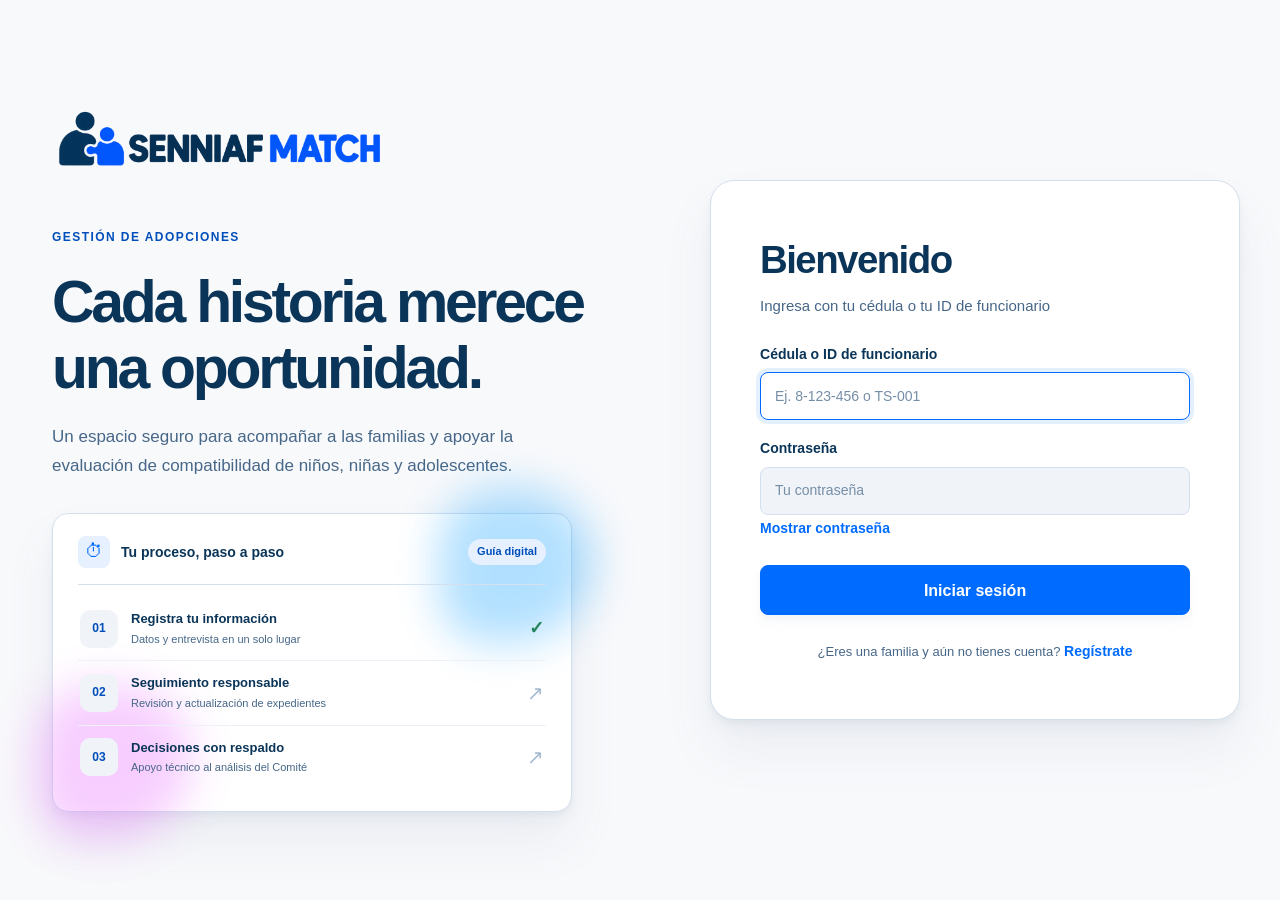
==== src/main/resources/static/index.html @ 7a3dc559 "feat: reforzar sesiones y preparar ejecución remota segura" ====
<!DOCTYPE html>
<html lang="es">
<head>
<meta charset="UTF-8">
<meta name="viewport" content="width=device-width, initial-scale=1">
<title>SENNIAF Match · Acceso</title>
<link rel="stylesheet" href="senniaf.css">
<link rel="stylesheet" href="index.css">
<link rel="stylesheet" href="calendly-theme.css">
<link rel="stylesheet" href="calendly-login.css">
</head>
<body>

<div class="escena">

  <aside class="marca">
    <div class="placa"><img src="img/logo.png" alt="SENNIAF"></div>
    <span class="marca-eyebrow">GESTIÓN DE ADOPCIONES</span>
    <h2>Cada historia merece una oportunidad.</h2>
    <p>Un espacio seguro para acompañar a las familias y apoyar la evaluación de compatibilidad de niños, niñas y adolescentes.</p>
    <div class="proceso-vista" aria-label="Descripción del proceso en la plataforma">
      <div class="proceso-top">
        <span class="proceso-simbolo" aria-hidden="true">⏱︎</span>
        <strong>Tu proceso, paso a paso</strong>
        <span class="proceso-badge">Guía digital</span>
      </div>
      <div class="proceso-paso"><span class="paso-numero">01</span><div><strong>Registra tu información</strong><small>Datos y entrevista en un solo lugar</small></div><span class="paso-check" aria-hidden="true">✓</span></div>
      <div class="proceso-paso"><span class="paso-numero">02</span><div><strong>Seguimiento responsable</strong><small>Revisión y actualización de expedientes</small></div><span class="paso-flecha" aria-hidden="true">↗</span></div>
      <div class="proceso-paso"><span class="paso-numero">03</span><div><strong>Decisiones con respaldo</strong><small>Apoyo técnico al análisis del Comité</small></div><span class="paso-flecha" aria-hidden="true">↗</span></div>
    </div>
    
  </aside>

  <main class="panel">

    <!-- INICIO DE SESIÓN -->
    <section class="vista" id="vistaLogin">
      <h1>Bienvenido</h1>
      <p class="sub">Ingresa con tu cédula o tu ID de funcionario</p>
      <form id="formLogin" novalidate>
        <label for="loginId">Cédula o ID de funcionario</label>
        <input id="loginId" autocomplete="username" placeholder="Ej. 8-123-456 o TS-001" required>
        <label for="loginPassword">Contraseña</label>
        <input id="loginPassword" type="password" autocomplete="current-password" placeholder="Tu contraseña" required aria-describedby="avisoCopiaPassword">
        <button type="button" class="enlace" id="mostrarPassword" aria-pressed="false">Mostrar contraseña</button>
        <p class="ayuda" id="avisoCopiaPassword" role="status" hidden></p>
        
        <button class="boton bloque" type="submit">Iniciar sesión</button>
        <div class="mensaje" id="msgLogin" role="alert"></div>
      </form>
      <p class="pie">¿Eres una familia y aún no tienes cuenta?
        <button class="enlace" type="button" data-ir="vistaRegistro">Regístrate</button></p>
    </section>

    <!-- REGISTRO -->
    <section class="vista" id="vistaRegistro" hidden>
      <h1>Crea tu cuenta</h1>
      <p class="sub">Para familias que desean iniciar el proceso</p>
      <form id="formRegistro" novalidate>
        <div class="dos">
          <div><label for="nombre">Nombre</label>
            <input id="nombre" autocomplete="given-name" required></div>
          <div><label for="apellido">Apellido</label>
            <input id="apellido" autocomplete="family-name" required></div>
        </div>
        <label for="cedula">Cédula</label>
        <input id="cedula" placeholder="Ej. 8-123-456" required>
        <label for="correo">Correo electrónico</label>
        <input id="correo" type="email" autocomplete="email" placeholder="nombre@correo.com" required>
        <label for="password">Contraseña</label>
        <input id="password" type="password" autocomplete="new-password" minlength="8" placeholder="Mínimo 8 caracteres" required>
        
        <button class="boton bloque" type="submit">Enviar código</button>
        <div class="mensaje" id="msgRegistro" role="alert"></div>
      </form>
      <p class="pie">¿Ya tienes cuenta?
        <button class="enlace" type="button" data-ir="vistaLogin">Inicia sesión</button></p>
    </section>

    <!-- VERIFICACIÓN -->
    <section class="vista" id="vistaCodigo" hidden>
      <h1>Revisa tu correo</h1>
      <p class="sub">Escribe el código de 6 dígitos que enviamos a <strong id="correoDestino"></strong></p>
      <form id="formCodigo" novalidate>
        <label for="codigo" class="sr">Código de verificación</label>
        <input id="codigo" inputmode="numeric" maxlength="6" autocomplete="one-time-code" placeholder="······" required>
        <button class="boton bloque" type="submit">Verificar y continuar</button>
        <div class="mensaje" id="msgCodigo" role="alert"></div>
        <div class="demo" id="avisoDemo" hidden>
          Modo demostración: aún no hay envío real de correos. Tu código es <strong id="codigoDemo"></strong>
        </div>
      </form>
      <p class="pie">
        <button class="enlace" type="button" id="btnReenviar">Reenviar código</button> ·
        <button class="enlace" type="button" data-ir="vistaRegistro">Corregir mis datos</button></p>
    </section>

  </main>
</div>

<script src="senniaf.js"></script>
<script>
const FUNCIONARIO = /^[A-Z]{2,3}-\d{2,}$/;
const CEDULA = /^(PE|E|N|\d{1,2}(AV|PI)?)-\d{1,4}-\d{1,6}$/;
const $ = (id) => document.getElementById(id);
const normalizar = (v) => v.trim().toUpperCase().replace(/\s+/g, '');
const mostrar = (id) => { document.querySelectorAll('.vista').forEach(v => v.hidden = v.id !== id); const i=$(id).querySelector('input'); if(i)i.focus(); };
const mensaje = (id,texto,tipo='error') => { $(id).className='mensaje '+tipo; $(id).textContent=texto; };
const marcar = (input,malo) => input.setAttribute('aria-invalid', malo?'true':'false');
document.querySelectorAll('[data-ir]').forEach(b=>b.addEventListener('click',()=>mostrar(b.dataset.ir)));

let pendiente=null, temporizador=null;
function mostrarCodigoDemo(codigo){ $('codigoDemo').textContent=codigo || 'Enviado por correo'; $('avisoDemo').hidden=!codigo; }
function enfriarReenvio(){ let s=30,b=$('btnReenviar'); b.disabled=true; clearInterval(temporizador); temporizador=setInterval(()=>{b.textContent=s>0?`Reenviar código (${s--}s)`:'Reenviar código';if(s<0){b.disabled=false;clearInterval(temporizador);}},1000); }
async function api(url,options){ const r=await fetch(url,options); let d={}; try{d=await r.json();}catch(_){ } if(!r.ok) throw new Error(d.mensaje || 'No se pudo completar la operación.'); return d; }

$('formLogin').addEventListener('submit',async e=>{
 e.preventDefault(); const id=normalizar($('loginId').value), password=$('loginPassword').value;
 if(!id||!password) return mensaje('msgLogin','Escribe tu cédula/ID y contraseña.');
 try{
   const sesion=await api('/api/auth/login',{method:'POST',headers:{'Content-Type':'application/json'},body:JSON.stringify({identificador:id,password})});
   sessionStorage.setItem('senniaf.sesion',JSON.stringify(sesion));
   const destino=sesion.tipo==='FAMILIA'?await Sesion.destinoFamilia(sesion):Sesion.inicio(sesion); location.href=destino;
 }catch(err){ marcar($('loginId'),true); mensaje('msgLogin',err.message); }
});

$('formRegistro').addEventListener('submit',async e=>{
 e.preventDefault();
 const v={nombre:$('nombre').value.trim(),apellido:$('apellido').value.trim(),cedula:normalizar($('cedula').value),correo:$('correo').value.trim().toLowerCase(),password:$('password').value};
 const errores={nombre:!v.nombre,apellido:!v.apellido,cedula:!CEDULA.test(v.cedula),correo:!$('correo').validity.valid||!v.correo,password:v.password.length<8};
 Object.keys(errores).forEach(k=>marcar($(k),errores[k]));
 if(errores.nombre||errores.apellido)return mensaje('msgRegistro','Completa tu nombre y apellido.');
 if(errores.cedula)return mensaje('msgRegistro','La cédula no tiene un formato válido. Ejemplo: 8-123-456.');
 if(errores.correo)return mensaje('msgRegistro','Escribe un correo electrónico válido.');
 if(errores.password)return mensaje('msgRegistro','La contraseña debe tener al menos 8 caracteres.');
 try{
   const d=await api('/api/auth/registro',{method:'POST',headers:{'Content-Type':'application/json'},body:JSON.stringify(v)});
   pendiente=v; $('correoDestino').textContent=v.correo; mostrarCodigoDemo(d.codigoDemo); enfriarReenvio(); $('codigo').value=''; $('msgCodigo').className='mensaje'; mostrar('vistaCodigo');
 }catch(err){mensaje('msgRegistro',err.message);}
});

$('codigo').addEventListener('input',e=>e.target.value=e.target.value.replace(/\D/g,''));
$('formCodigo').addEventListener('submit',async e=>{
 e.preventDefault(); const codigo=$('codigo').value; if(codigo.length!==6){marcar($('codigo'),true);return mensaje('msgCodigo','El código tiene 6 dígitos.');}
 try{
   const u=await api('/api/auth/verificar',{method:'POST',headers:{'Content-Type':'application/json'},body:JSON.stringify({cedula:pendiente.cedula,codigo})});
   sessionStorage.setItem('senniaf.sesion',JSON.stringify(u)); mensaje('msgCodigo','Correo verificado. Abriendo tu formulario…','exito'); setTimeout(()=>location.href='perfil.html',700);
 }catch(err){marcar($('codigo'),true);mensaje('msgCodigo',err.message);}
});
$('btnReenviar').addEventListener('click',async()=>{try{const d=await api('/api/auth/reenviar',{method:'POST',headers:{'Content-Type':'application/json'},body:JSON.stringify({cedula:pendiente.cedula})});mostrarCodigoDemo(d.codigoDemo);mensaje('msgCodigo',d.mensaje || 'Se envió un código nuevo.','exito');enfriarReenvio();}catch(err){mensaje('msgCodigo',err.message);}});
const passwordAcceso=$('loginPassword'),avisoCopia=$('avisoCopiaPassword');
function advertirCopia(valor) {
 const extra=/\p{Cc}|\p{Cf}/u.test(valor)||/^\s|\s$/u.test(valor)||valor.normalize('NFKC')!==valor;
 avisoCopia.hidden=!extra;
 avisoCopia.textContent=extra?'El texto contiene espacios en los extremos, saltos de línea o caracteres con otra representación. Copia solo la contraseña, sin etiquetas ni comillas añadidas; puedes mostrarla para revisarla. No la modificamos automáticamente.':'';
}
passwordAcceso.addEventListener('input',()=>advertirCopia(passwordAcceso.value));
passwordAcceso.addEventListener('paste',evento=>{
 // Inspección local: algunos navegadores eliminan los saltos antes del evento input.
 const texto=evento.clipboardData?.getData('text');
 if(texto!=null)setTimeout(()=>advertirCopia(texto),0);
});
$('mostrarPassword').addEventListener('click',()=>{const visible=passwordAcceso.type==='password';passwordAcceso.type=visible?'text':'password';$('mostrarPassword').textContent=visible?'Ocultar contraseña':'Mostrar contraseña';$('mostrarPassword').setAttribute('aria-pressed',String(visible));});
$('loginId').focus();
</script>
</body>
</html>
---- src/main/resources/static/senniaf.css ----
/* =========================================================
   SENNIAF Match · sistema visual compartido
   Todas las páginas cargan este archivo primero; el CSS de
   cada página solo agrega lo que es propio de esa pantalla.
   ========================================================= */
:root {
    --azul: #005A9C;
    --azul-oscuro: #003B6F;
    --azul-medio: #2A8BD6;
    --azul-claro: #6EC1F2;
    --azul-tenue: #EAF3F9;
    --azul-borde: #C8DFEE;

    --fondo: #F3F6F9;
    --blanco: #fff;
    --borde: #D9E0E5;
    --borde-campo: #BFC9D0;
    --texto: #263238;
    --suave: #5F6B72;

    --exito: #217346;
    --exito-fondo: #EAF6EE;
    --exito-borde: #B9DEC5;
    --error: #B42318;
    --error-fondo: #FDECEC;
    --error-borde: #F0BDB8;
    --aviso: #7A5B00;
    --aviso-fondo: #FFF6D6;
    --aviso-borde: #EBD98A;

    --r-tarjeta: 16px;
    --r-campo: 10px;
    --r-pill: 999px;
    --sombra: 0 1px 2px rgba(0, 59, 111, .06), 0 8px 24px rgba(0, 59, 111, .06);
    --fuente: "Segoe UI", Roboto, Arial, sans-serif;
}

* { box-sizing: border-box; }

body {
    margin: 0;
    background: var(--fondo);
    color: var(--texto);
    font-family: var(--fuente);
    line-height: 1.5;
}

h1, h2, h3 { line-height: 1.25; }

/* ---------- Cabecera ---------- */
.topbar {
    background: var(--blanco);
    border-bottom: 1px solid var(--borde);
}

.topbar-in {
    width: min(1120px, calc(100% - 32px));
    margin: 0 auto;
    padding: 12px 0;
    display: flex;
    align-items: center;
    justify-content: space-between;
    gap: 16px;
}

.topbar-marca {
    display: flex;
    align-items: center;
    gap: 14px;
    color: var(--azul-oscuro);
    text-decoration: none;
    font-weight: 700;
}

.topbar-marca img { height: 42px; width: auto; display: block; }

.topbar-marca span {
    padding-left: 14px;
    border-left: 1px solid var(--borde);
    font-size: 15px;
}

.usuario {
    display: flex;
    align-items: center;
    gap: 14px;
    font-size: 14px;
}

.usuario a, .usuario button { font-size: 13px; }

.chip {
    display: inline-block;
    padding: 3px 12px;
    border-radius: var(--r-pill);
    background: var(--azul-tenue);
    border: 1px solid var(--azul-borde);
    color: var(--azul-oscuro);
    font-size: 12px;
    font-weight: 600;
    white-space: nowrap;
}

.chip.exito { background: var(--exito-fondo); border-color: var(--exito-borde); color: var(--exito); }
.chip.aviso { background: var(--aviso-fondo); border-color: var(--aviso-borde); color: var(--aviso); }
.chip.error { background: var(--error-fondo); border-color: var(--error-borde); color: var(--error); }

/* ---------- Estructura de página ---------- */
main {
    width: min(960px, calc(100% - 32px));
    margin: 28px auto 56px;
}

main.ancho { width: min(1120px, calc(100% - 32px)); }

.hero {
    padding: 32px 34px;
    border-radius: 20px;
    color: #fff;
    background: linear-gradient(150deg, var(--azul-claro), var(--azul-medio) 55%, var(--azul));
}

.hero h1 { margin: 0 0 6px; font-size: 27px; font-weight: 700; }
.hero p { margin: 0; max-width: 60ch; opacity: .96; }

.hero .volver {
    display: inline-block;
    margin-bottom: 10px;
    color: #fff;
    font-size: 13px;
    font-weight: 600;
    text-decoration: none;
    opacity: .92;
}

.hero .volver:hover { text-decoration: underline; }

.tarjeta {
    margin-top: 20px;
    padding: 24px 28px;
    background: var(--blanco);
    border: 1px solid var(--borde);
    border-radius: var(--r-tarjeta);
    box-shadow: var(--sombra);
}

.tarjeta h2 { margin: 0 0 6px; font-size: 18px; color: var(--azul-oscuro); }
.tarjeta p { margin: 0 0 12px; color: var(--suave); font-size: 14px; }
.tarjeta > :last-child { margin-bottom: 0; }

/* ---------- Formularios ---------- */
label { display: block; font-size: 14px; font-weight: 600; }
label .req { color: #D71920; margin-left: 2px; }

input, select, textarea {
    width: 100%;
    padding: 11px 14px;
    border: 1px solid var(--borde-campo);
    border-radius: var(--r-campo);
    background: var(--blanco);
    color: var(--texto);
    font: inherit;
    font-size: 14px;
    transition: border-color .15s ease, box-shadow .15s ease;
}

input::placeholder, textarea::placeholder { color: #8A969E; }
input:hover, select:hover, textarea:hover { border-color: #8A9AA5; }

input:focus, select:focus, textarea:focus {
    outline: none;
    border-color: var(--azul);
    box-shadow: 0 0 0 3px rgba(0, 90, 156, .14);
}

input[aria-invalid="true"] { border-color: var(--error); background: var(--error-fondo); }
input[type="checkbox"], input[type="radio"] { width: auto; accent-color: var(--azul); }
input[readonly] { background: var(--fondo); color: var(--suave); }
textarea { min-height: 90px; resize: vertical; }
.ayuda { margin: 4px 0 0; font-size: 12px; color: var(--suave); }

/* ---------- Botones ---------- */
button { font: inherit; cursor: pointer; }

.boton {
    display: inline-flex;
    align-items: center;
    justify-content: center;
    gap: 8px;
    min-height: 44px;
    padding: 0 24px;
    border: 1.5px solid var(--azul);
    border-radius: var(--r-pill);
    background: var(--azul);
    color: #fff;
    font-size: 14px;
    font-weight: 600;
    text-decoration: none;
    transition: background .15s ease, border-color .15s ease;
}

.boton:hover { background: var(--azul-oscuro); border-color: var(--azul-oscuro); }
.boton:disabled { opacity: .6; cursor: default; }
.boton.secundario { background: var(--blanco); color: var(--azul); }
.boton.secundario:hover { background: var(--azul-tenue); border-color: var(--azul); }
.boton.chico { min-height: 36px; padding: 0 16px; font-size: 13px; }
.boton.bloque { display: flex; width: 100%; }

.enlace {
    border: 0;
    background: none;
    padding: 0;
    color: var(--azul);
    font-size: 13px;
    text-decoration: underline;
    cursor: pointer;
}

.enlace:disabled { color: var(--suave); text-decoration: none; cursor: default; }

a:focus-visible, button:focus-visible, summary:focus-visible {
    outline: 3px solid var(--azul-medio);
    outline-offset: 2px;
}

/* ---------- Mensajes ---------- */
.mensaje, .resultado {
    margin-top: 16px;
    padding: 12px 16px;
    border: 1px solid var(--azul-borde);
    border-radius: 12px;
    background: var(--azul-tenue);
    color: var(--azul-oscuro);
    font-size: 14px;
}

.mensaje:empty, .mensaje[hidden] { display: none; }
.resultado { display: none; margin-top: 0; }
.resultado.exito, .resultado.error { display: block; }
.mensaje.exito, .resultado.exito { background: var(--exito-fondo); border-color: var(--exito-borde); color: var(--exito); }
.mensaje.error, .resultado.error { background: var(--error-fondo); border-color: var(--error-borde); color: var(--error); }
.mensaje.aviso { background: var(--aviso-fondo); border-color: var(--aviso-borde); color: var(--aviso); }
.resultado .codigo { font-family: "Courier New", monospace; font-weight: 700; }
.resultado ul { margin: 8px 0 0; padding-left: 20px; }

/* ---------- Pie ---------- */
.pie-pagina {
    padding: 22px 16px;
    border-top: 1px solid var(--borde);
    background: var(--blanco);
    color: var(--suave);
    font-size: 12px;
    text-align: center;
}

@media (max-width: 700px) {
    .topbar-marca span, .usuario .chip { display: none; }
    .hero { padding: 26px 22px; }
    .hero h1 { font-size: 22px; }
    .tarjeta { padding: 20px; }
}

@media (prefers-reduced-motion: reduce) {
    * { transition: none !important; animation: none !important; }
}
---- src/main/resources/static/index.css ----
body {
    min-height: 100vh;
    display: grid;
    place-items: center;
    padding: 24px;
    background: linear-gradient(160deg, #c5e7ff, #6bc0f8);
}

.escena {
    width: min(980px, 100%);
    min-height: 600px;
    display: grid;
    grid-template-columns: 1fr 1fr;
    background: var(--blanco);
    border-radius: 24px;
    overflow: hidden;
    box-shadow: 0 24px 60px rgba(0, 59, 111, .18);
}

/* Panel de marca: misma gradiente que el hero de las demás pantallas */
.marca {
    position: relative;
    display: flex;
    flex-direction: column;
    align-items: center;
    justify-content: center;
    gap: 20px;
    padding: 40px 32px;
    color: #fff;
    text-align: center;
    background: linear-gradient(150deg, var(--azul-claro), var(--azul-medio) 55%, var(--azul));
    overflow: hidden;
}

.marca svg { position: absolute; inset: 0; width: 100%; height: 100%; }
.marca > *:not(svg) { position: relative; }

.placa {
    background: #a7c5d6;
    border-radius: var(--r-tarjeta);
    padding: 14px 20px;
    box-shadow: 0 10px 30px rgba(0, 40, 90, .25);
}

.placa img { display: block; width: 210px; max-width: 60vw; height: auto; }
.marca h2 { margin: 0; font-size: 22px; }
.marca p { margin: 0; max-width: 280px; font-size: 14px; opacity: .95; }

.panel { display: flex; align-items: center; justify-content: center; padding: 40px 44px; }
.vista { width: 100%; max-width: 340px; }
.vista[hidden] { display: none; }

h1 { margin: 0 0 4px; color: var(--azul-oscuro); font-size: 28px; }
.sub { margin: 0 0 22px; color: var(--suave); font-size: 14px; }

form label { margin: 14px 0 5px; }
.dos { display: grid; grid-template-columns: 1fr 1fr; gap: 10px; }
.boton.bloque { margin-top: 22px; }

.sr { position: absolute; left: -9999px; }

#codigo {
    text-align: center;
    font-size: 26px;
    font-weight: 600;
    letter-spacing: .5em;
    padding-left: .5em;
}

.pie { margin: 18px 0 0; text-align: center; font-size: 13px; color: var(--suave); }

.demo {
    margin-top: 14px;
    padding: 10px 14px;
    border: 1px solid var(--aviso-borde);
    border-radius: 12px;
    background: var(--aviso-fondo);
    color: var(--aviso);
    font-size: 12px;
}

.demo strong { font-size: 15px; letter-spacing: .2em; }

@media (max-width: 760px) {
    body { padding: 0; place-items: stretch; }
    .escena { grid-template-columns: 1fr; border-radius: 0; min-height: 100vh; }
    .marca { padding: 28px 20px 44px; gap: 8px; }
    .marca h2, .marca p { display: none; }
    .panel { padding: 28px 22px 40px; margin-top: -24px; background: #fff; border-radius: 24px 24px 0 0; position: relative; }
}
---- src/main/resources/static/calendly-theme.css ----
/* SENNIAF Match · Diseño inspirado en DESIGN.md (Calendly.com)
   Solo apariencia: los formularios, rutas y eventos siguen intactos. */

:root {
  --color-ink-navy: #0b3558;
  --color-signal-blue: #006bff;
  --color-slate-gray: #476788;
  --color-mist-gray: #a6bbd1;
  --color-cloud: #f8f9fb;
  --color-paper: #ffffff;
  --color-pebble: #f0f3f8;
  --color-hairline: #d4e0ed;
  --color-deep-cobalt: #004eba;

  /* Compatibilidad con las clases de las seis páginas existentes. */
  --azul: var(--color-signal-blue);
  --azul-oscuro: var(--color-ink-navy);
  --azul-medio: #338bff;
  --azul-claro: #b9dbff;
  --azul-tenue: #eaf2ff;
  --azul-borde: var(--color-hairline);
  --fondo: var(--color-cloud);
  --blanco: var(--color-paper);
  --borde: var(--color-hairline);
  --borde-campo: var(--color-hairline);
  --texto: var(--color-ink-navy);
  --suave: var(--color-slate-gray);
  --r-tarjeta: 24px;
  --r-campo: 8px;
  --r-pill: 9999px;
  --fuente: "Manrope", "Inter", "Segoe UI", Arial, sans-serif;
  --sombra: 0 4px 5px rgba(71,103,136,.04),
            0 8px 15px rgba(71,103,136,.03),
            0 30px 50px rgba(71,103,136,.08);
}

html { scroll-behavior: smooth; }
body { background: var(--color-cloud); color: var(--color-ink-navy); line-height: 1.6; }
body, button, input, select, textarea { font-family: var(--fuente); }
h1, h2, h3, h4 { color: var(--color-ink-navy); letter-spacing: -.025em; }
h1, h2, h3 { line-height: 1.18; }
p { line-height: 1.65; }
a { color: var(--color-signal-blue); }
::selection { background: #cbe2ff; color: var(--color-ink-navy); }
:focus-visible { outline: 3px solid #78b5ff; outline-offset: 3px; }

/* Navegación de producto */
.topbar {
  position: sticky;
  top: 0;
  z-index: 25;
  border-bottom: 1px solid var(--color-hairline);
  background: rgba(255,255,255,.97);
  box-shadow: 0 4px 5px rgba(71,103,136,.025);
}
.topbar-in {
  width: min(1200px, calc(100% - 48px));
  min-height: 76px;
  padding: 12px 0;
  gap: 24px;
}
.topbar-marca { gap: 16px; color: var(--color-ink-navy); }
.topbar-marca img { width: 198px; height: auto; max-height: 49px; object-fit: contain; }
.topbar-marca span {
  border-left: 1px solid var(--color-hairline);
  color: var(--color-ink-navy);
  font-size: 16px;
  letter-spacing: -.015em;
  white-space: nowrap;
}
.usuario { gap: 12px; color: var(--color-slate-gray); }
.usuario a:not(.boton) { color: var(--color-ink-navy); font-weight: 700; }

/* Lienzo, encabezados y superficies */
main { width: min(1050px, calc(100% - 48px)); margin: 44px auto 80px; }
main.ancho { width: min(1200px, calc(100% - 48px)); }
.hero {
  position: relative;
  overflow: hidden;
  padding: 48px 54px;
  border: 1px solid var(--color-hairline);
  border-radius: 24px;
  color: var(--color-ink-navy);
  background: var(--color-paper);
  box-shadow: var(--sombra);
}
.hero::before {
  content: "";
  position: absolute;
  inset: 0 auto 0 0;
  width: 5px;
  background: var(--color-signal-blue);
}
.hero h1 {
  margin: 0 0 14px;
  color: var(--color-ink-navy);
  font-size: clamp(34px, 4vw, 48px);
  font-weight: 700;
  letter-spacing: -.04em;
}
.hero p { max-width: 66ch; color: var(--color-slate-gray); font-size: 16px; opacity: 1; }
.hero .volver {
  margin-bottom: 22px;
  color: var(--color-signal-blue);
  font-size: 14px;
  opacity: 1;
}
.hero .volver:hover { color: var(--color-deep-cobalt); }
.tarjeta, section.grupo, .pantalla-selector, .acciones, .familia {
  border: 1px solid var(--color-hairline);
  border-radius: 24px;
  background: var(--color-paper);
  box-shadow: var(--sombra);
}
.tarjeta { margin-top: 24px; padding: 30px 34px; }
.tarjeta h2 { margin-bottom: 12px; font-size: 24px; color: var(--color-ink-navy); }
.tarjeta p { color: var(--color-slate-gray); font-size: 15px; }
.chip {
  padding: 5px 12px;
  background: #e6f0ff;
  border: 1px solid #d3e4ff;
  border-radius: 9999px;
  color: var(--color-deep-cobalt);
  font-size: 12px;
}
.chip.neutro { background: var(--color-pebble); color: var(--color-slate-gray); }

/* Formularios y controles */
label { color: var(--color-ink-navy); font-weight: 600; }
input, select, textarea {
  min-height: 46px;
  padding: 11px 14px;
  border: 1px solid var(--color-hairline);
  border-radius: 8px;
  background: var(--color-pebble);
  color: var(--color-ink-navy);
  font-size: 14px;
}
textarea { min-height: 112px; }
input::placeholder, textarea::placeholder { color: #758ea7; }
input:hover, select:hover, textarea:hover { border-color: #93b9e4; }
input:focus, select:focus, textarea:focus {
  border-color: var(--color-signal-blue);
  background: var(--color-paper);
  box-shadow: 0 0 0 4px rgba(0,107,255,.10);
}
input[readonly] { color: var(--color-slate-gray); background: #e9eff6; }
input[type="checkbox"], input[type="radio"] {
  min-height: 0;
  accent-color: var(--color-signal-blue);
}
.ayuda { color: var(--color-slate-gray); font-size: 13px; }

.boton {
  min-height: 46px;
  padding: 10px 20px;
  border: 1px solid var(--color-signal-blue);
  border-radius: 8px;
  color: white;
  background: var(--color-signal-blue);
  font-size: 15px;
  font-weight: 700;
  line-height: 1.45;
  box-shadow: 0 4px 5px rgba(71,103,136,.04), 0 8px 15px rgba(71,103,136,.03);
  transition: background .18s ease, border-color .18s ease, transform .18s ease, box-shadow .18s ease;
}
.boton:hover { background: #0059d9; border-color: #0059d9; transform: translateY(-1px); }
.boton:active { transform: translateY(0); }
.boton:disabled { transform: none; }
.boton.secundario {
  border-color: var(--color-hairline);
  color: var(--color-ink-navy);
  background: white;
  box-shadow: none;
}
.boton.secundario:hover { border-color: #abc8eb; background: var(--color-pebble); }
.boton.chico { min-height: 38px; padding: 8px 14px; font-size: 13px; }
.enlace { color: var(--color-signal-blue); font-size: 14px; font-weight: 700; text-decoration: none; }
.enlace:hover { text-decoration: underline; }

.mensaje, .resultado { border-radius: 12px; }
.pie-pagina { padding: 30px; border-top: 1px solid var(--color-hairline); background: var(--color-cloud); }

/* Selector de perfiles y entrevistas */
.pantalla-selector { padding: 44px 38px; }
.pantalla-selector h1 { color: var(--color-ink-navy); font-size: clamp(30px,4vw,42px); }
.pantalla-selector > p { font-size: 16px; }
.tarjetas-rol { gap: 16px; }
.tarjeta-rol {
  padding: 25px 24px;
  border: 1px solid var(--color-hairline);
  border-radius: 16px;
  background: white;
  box-shadow: 0 4px 5px rgba(71,103,136,.035);
}
.tarjeta-rol:hover { border-color: var(--color-signal-blue); background: #fbfdff; }
.tarjeta-rol.activa { border: 2px solid var(--color-signal-blue); background: #f0f6ff; }
.tarjeta-rol strong { color: var(--color-ink-navy); font-size: 16px; }
.barra-pantalla .etiqueta-rol { color: var(--color-deep-cobalt); background: #e6f0ff; }
section.grupo { overflow: hidden; }
section.grupo h2 {
  padding: 22px 28px;
  color: var(--color-ink-navy);
  background: white;
  border-bottom: 1px solid var(--color-hairline);
  font-size: 20px;
}
section.grupo h2::before { width: 5px; height: 20px; border-radius: 3px; background: var(--color-signal-blue); }
.fila { gap: 22px; padding: 26px 28px; }
.grupo-checks { border-color: var(--color-hairline); border-radius: 8px; background: var(--color-pebble); }
.grupo-checks label.opcion-check { white-space: normal; }
.acciones { padding: 22px 28px; }

/* Ranking y seguimiento del Comité */
.comite { grid-template-columns: 240px minmax(0,1fr); gap: 24px; margin-top: 26px; }
.casos { top: 104px; }
.caso {
  padding: 18px 20px;
  border: 1px solid var(--color-hairline);
  border-radius: 16px;
  box-shadow: 0 4px 10px rgba(71,103,136,.035);
}
.caso:hover { border-color: var(--color-signal-blue); }
.caso[aria-pressed="true"] { border: 2px solid var(--color-signal-blue); background: #ecf4ff; }
.caso strong { color: var(--color-ink-navy); }
.familia { padding: 25px 28px; }
.familia h3 { color: var(--color-ink-navy); font-size: 20px; }
.familia.rechazada { background: var(--color-pebble); }
.puesto { border-radius: 10px; background: var(--color-signal-blue); }
.puntaje strong { color: var(--color-ink-navy); }
.medidor, .mini { background: #dce8f5; }
.medidor i, .mini i { background: var(--color-signal-blue); }
.subtitulo { color: var(--color-ink-navy); font-size: 23px; }
.razones h4 { color: var(--color-ink-navy); font-size: 14px; }
.razones li { border-left-color: #c9ddf4; }
summary { color: var(--color-signal-blue); }
table { border-collapse: separate; border-spacing: 0; }
th, td { padding: 13px 12px; border-bottom: 1px solid var(--color-hairline); }
th { color: var(--color-slate-gray); background: var(--color-pebble); }
.pesos-grid label { width: 145px; }

/* Tarjetas del menú y fichas registradas */
.grid { gap: 24px; margin-top: 8px; }
.grid .tarjeta { min-height: 308px; display: flex; flex-direction: column; align-items: flex-start; }
.grid .tarjeta p { max-width: 36ch; min-height: 0; }
.grid .tarjeta .boton { margin-top: auto; }
.modulo-icon {
  display: grid;
  place-items: center;
  width: 54px;
  height: 54px;
  margin-bottom: 24px;
  border-radius: 14px;
  background: #e6f0ff;
  color: var(--color-signal-blue);
}
.modulo-icon svg { width: 27px; height: 27px; stroke: currentColor; fill: none; stroke-width: 1.75; }
.modulo-etiqueta { color: var(--color-deep-cobalt); font-size: 11px; font-weight: 800; letter-spacing: .11em; text-transform: uppercase; }
.perfil { gap: 20px; }
.perfil h2 { font-size: 22px; }
.perfil .datos { gap: 9px 24px; }
.acciones-perfil { margin-top: 20px; }
.estado { font-size: 15px; }

@media (max-width: 860px) {
  .comite { grid-template-columns: 1fr; }
  .casos { top: auto; position: static; }
}
@media (max-width: 700px) {
  .topbar-in { width: min(100% - 30px,1200px); min-height: 70px; gap: 10px; }
  .topbar-marca img { width: 158px; max-height: 40px; }
  .topbar-marca span { display: none; }
  .usuario { flex-wrap: wrap; justify-content: flex-end; gap: 7px; }
  main, main.ancho { width: calc(100% - 30px); margin: 25px auto 52px; }
  .hero { padding: 32px 26px; }
  .hero h1 { font-size: 32px; }
  .tarjeta { padding: 24px 22px; }
  .tarjeta h2 { font-size: 21px; }
  .pantalla-selector { padding: 30px 22px; }
  section.grupo h2 { padding: 19px 20px; }
  .fila { padding: 20px; }
  .acciones { padding: 20px; }
  .grid .tarjeta { min-height: 280px; }
  .familia { padding: 21px 19px; }
}
@media (prefers-reduced-motion: reduce) {
  *, *::before, *::after { scroll-behavior: auto !important; transition: none !important; }
}

/* -----------------------------------------------------------
   Respaldo visual para todas las pantallas.
   Las versiones anteriores podían dejar los botones invisibles
   (texto blanco y fondo transparente) si no se resolvían las
   variables de color. Estos colores críticos son explícitos.
   ----------------------------------------------------------- */
body { background-color: #f8f9fb; color: #0b3558; }
.topbar { background-color: #fff; border-bottom-color: #d4e0ed; }
.topbar-marca, .topbar-marca:visited, .topbar-marca span,
.usuario, .usuario a:not(.boton), .usuario a:not(.boton):visited {
  color: #0b3558;
}
.chip { color: #004eba; background-color: #e6f0ff; border-color: #d3e4ff; }
.chip.neutro { color: #476788; background-color: #f0f3f8; }
.hero { background: #fff; border-color: #d4e0ed; color: #0b3558; }
.hero h1, .tarjeta h2, .pantalla-selector h1, .tarjeta-rol strong,
.familia h3, .subtitulo, section.grupo h2 { color: #0b3558; }
.hero p, .tarjeta p, .pantalla-selector > p, .ayuda { color: #476788; }
.hero .volver, .enlace { color: #006bff; }
.tarjeta, section.grupo, .pantalla-selector, .acciones, .familia {
  background-color: #fff;
  border-color: #d4e0ed;
}
.modulo-icon { background-color: #e6f0ff; color: #006bff; }
.modulo-etiqueta { color: #004eba; }
label { color: #0b3558; }
input, select, textarea {
  color: #0b3558;
  background-color: #f0f3f8;
  border-color: #d4e0ed;
}
input:focus, select:focus, textarea:focus {
  border-color: #006bff;
  background-color: #fff;
}
input[readonly] { color: #476788; background-color: #e9eff6; }
.boton, a.boton:link, a.boton:visited {
  background-color: #006bff;
  border-color: #006bff;
  color: #fff;
  text-decoration: none;
}
.boton:hover, a.boton:hover {
  background-color: #0059d9;
  border-color: #0059d9;
  color: #fff;
}
.boton.secundario, a.boton.secundario:link, a.boton.secundario:visited {
  background-color: #fff;
  border-color: #d4e0ed;
  color: #0b3558;
}
.boton.secundario:hover, a.boton.secundario:hover {
  background-color: #f0f3f8;
  border-color: #abc8eb;
  color: #0b3558;
}
.pie-pagina { background-color: #f8f9fb; color: #476788; border-top-color: #d4e0ed; }
---- src/main/resources/static/calendly-login.css ----
/* Pantalla de acceso · hero editorial + formulario institucional. */
:root {
  /* Valores propios para que el acceso no pierda colores si falla
     la carga de calendly-theme.css o existe caché de estilos antiguos. */
  --color-cloud: #f8f9fb;
  --color-paper: #ffffff;
  --color-ink-navy: #0b3558;
  --color-signal-blue: #006bff;
  --color-deep-cobalt: #004eba;
  --color-slate-gray: #476788;
  --color-mist-gray: #a6bbd1;
  --color-pebble: #f0f3f8;
  --color-hairline: #d4e0ed;
  --azul: #006bff;
  --azul-oscuro: #0b3558;
  --suave: #476788;
  --sombra: 0 4px 5px rgba(71,103,136,.04),
            0 8px 15px rgba(71,103,136,.03),
            0 30px 50px rgba(71,103,136,.08);
}
body {
  position: relative;
  display: grid;
  place-items: center;
  min-height: 100vh;
  padding: 40px 24px;
  background: var(--color-cloud);
  color: var(--color-ink-navy);
  overflow-x: hidden;
}

.escena {
  position: relative;
  z-index: 1;
  width: min(1200px,100%);
  min-height: 690px;
  display: grid;
  grid-template-columns: minmax(0,1.08fr) minmax(390px,.92fr);
  align-items: center;
  gap: 48px;
  overflow: visible;
  border: 0;
  border-radius: 0;
  background: transparent;
  box-shadow: none;
}

.marca {
  position: relative;
  display: flex;
  flex-direction: column;
  align-items: flex-start;
  justify-content: center;
  gap: 22px;
  padding: 38px 18px 38px 12px;
  overflow: visible;
  color: var(--color-ink-navy);
  background: transparent;
  text-align: left;
}

.placa {
  display: inline-flex;
  align-items: center;
  width: fit-content;
  max-width: 100%;
  padding: 0;
  border: 0;
  border-radius: 0;
  background: transparent;
  box-shadow: none;
}
.placa img {
  display: block;
  width: clamp(260px, 26vw, 350px);
  max-width: 100%;
  height: auto;
  object-fit: contain;
}
.marca-eyebrow {
  display: inline-block;
  margin-top: 7px;
  color: var(--color-deep-cobalt);
  font-size: 12px;
  font-weight: 800;
  letter-spacing: .12em;
}
.marca h2 {
  max-width: 570px;
  margin: 0;
  color: var(--color-ink-navy);
  font-size: clamp(42px,4.6vw,62px);
  font-weight: 800;
  line-height: 1.12;
  letter-spacing: -.055em;
}
.marca > p {
  max-width: 510px;
  margin: 0;
  color: var(--color-slate-gray);
  font-size: 17px;
  line-height: 1.7;
  opacity: 1;
}

/* Vista abstracta del flujo — no pretende mostrar resultados de casos reales. */
.proceso-vista {
  position: relative;
  z-index: 0;
  width: min(100%,520px);
  margin-top: 10px;
  padding: 22px 25px;
  border: 1px solid var(--color-hairline);
  border-radius: 16px;
  background: white;
  box-shadow: 0 4px 5px rgba(71,103,136,.04), 0 8px 15px rgba(71,103,136,.03), 0 30px 50px rgba(71,103,136,.08);
}
.proceso-vista::before, .proceso-vista::after {
  content: "";
  position: absolute;
  z-index: -1;
  pointer-events: none;
  width: 155px;
  height: 155px;
  border-radius: 45% 55% 62% 38%;
  filter: blur(22px);
  opacity: .30;
}
.proceso-vista::before { top: -26px; right: -23px; background: #0099ff; }
.proceso-vista::after { bottom: -29px; left: -17px; background: #e55cff; }
.proceso-top {
  display: flex;
  align-items: center;
  gap: 11px;
  margin-bottom: 12px;
  padding-bottom: 16px;
  border-bottom: 1px solid var(--color-hairline);
  font-size: 14px;
}
.proceso-top strong { flex: 1; font-size: 14px; }
.proceso-simbolo {
  display: grid;
  place-items: center;
  width: 32px;
  height: 32px;
  border-radius: 8px;
  background: #e6f0ff;
  color: var(--color-signal-blue);
  font-size: 18px;
}
.proceso-badge {
  border-radius: 9999px;
  padding: 4px 9px;
  background: #e6f0ff;
  color: var(--color-deep-cobalt);
  font-size: 11px;
  font-weight: 700;
  white-space: nowrap;
}
.proceso-paso {
  display: flex;
  align-items: center;
  gap: 13px;
  padding: 12px 2px;
  border-bottom: 1px solid #edf1f7;
}
.proceso-paso:last-child { border-bottom: 0; }
.paso-numero {
  display: grid;
  place-items: center;
  flex: 0 0 38px;
  height: 38px;
  border-radius: 10px;
  color: var(--color-deep-cobalt);
  background: var(--color-pebble);
  font-size: 12px;
  font-weight: 800;
}
.proceso-paso div { display: grid; gap: 1px; flex: 1; }
.proceso-paso strong { font-size: 13px; font-weight: 700; }
.proceso-paso small { color: var(--color-slate-gray); font-size: 11px; }
.paso-check { color: #26835e; font-size: 18px; font-weight: 700; }
.paso-flecha { color: var(--color-mist-gray); font-size: 20px; }
.marca-nota { max-width: 500px; color: var(--color-slate-gray); font-size: 11px; line-height: 1.6; }

/* Panel de acceso y sus tres estados: login, registro y verificación. */
.panel {
  display: flex;
  align-items: center;
  justify-content: center;
  width: 100%;
  margin: 0;
  min-height: 540px;
  padding: 52px 45px;
  border: 1px solid var(--color-hairline);
  border-radius: 24px;
  background: var(--color-paper);
  box-shadow: var(--sombra);
}
.vista { width: 100%; max-width: 430px; }
.vista[hidden] { display: none; }
.vista h1 {
  margin: 0 0 12px;
  color: var(--color-ink-navy);
  font-size: clamp(30px,3vw,40px);
  font-weight: 800;
  letter-spacing: -.04em;
}
.sub { margin-bottom: 24px; color: var(--color-slate-gray); font-size: 15px; }
.vista form label { margin: 17px 0 7px; color: var(--color-ink-navy); }
.vista form input {
  min-height: 48px;
  color: var(--color-ink-navy);
  background: var(--color-pebble);
  border: 1px solid var(--color-hairline);
  border-radius: 8px;
}
.vista form input:focus {
  background: var(--color-paper);
  border-color: var(--color-signal-blue);
  box-shadow: 0 0 0 4px rgba(0,107,255,.1);
}
.vista .boton.bloque {
  display: flex;
  width: 100%;
  min-height: 50px;
  margin-top: 25px;
  border: 1px solid var(--color-signal-blue);
  border-radius: 8px;
  background: var(--color-signal-blue);
  color: #ffffff;
  font-size: 16px;
  font-weight: 700;
}
.vista .boton.bloque:hover { background: #0059d9; border-color: #0059d9; }
.vista .dos { gap: 12px; }
.vista .pie { margin-top: 25px; color: var(--color-slate-gray); }
#codigo { letter-spacing: .4em; }

@media (max-width: 1000px) {
  .escena { grid-template-columns: minmax(0,1fr) minmax(340px,.95fr); gap: 25px; }
  .marca { padding: 25px 10px; }
  .marca h2 { font-size: clamp(40px,4.8vw,53px); }
  .panel { padding: 37px 30px; }
}
@media (max-width: 760px) {
  body { display: block; padding: 0; }
  .escena { display: flex; flex-direction: column; align-items: stretch; gap: 0; width: 100%; min-height: 100vh; }
  .marca { align-items: flex-start; padding: 28px 25px 14px; gap: 14px; }
  .marca h2 { font-size: clamp(34px,8vw,43px); }
  .marca > p { font-size: 15px; }
  .marca-eyebrow { font-size: 10px; }
  .proceso-vista, .marca-nota { display: none; }
  .panel {
    flex: 1;
    min-height: 0;
    padding: 28px 26px 50px;
    border: 0;
    border-top: 1px solid var(--color-hairline);
    border-radius: 24px 24px 0 0;
    box-shadow: none;
  }
  .vista { max-width: 480px; }
}
@media (max-width: 420px) {
  .marca h2 { font-size: 32px; }
  .marca > p { font-size: 14px; }
  .panel { padding-inline: 20px; }
  .vista .dos { grid-template-columns: 1fr; }
}
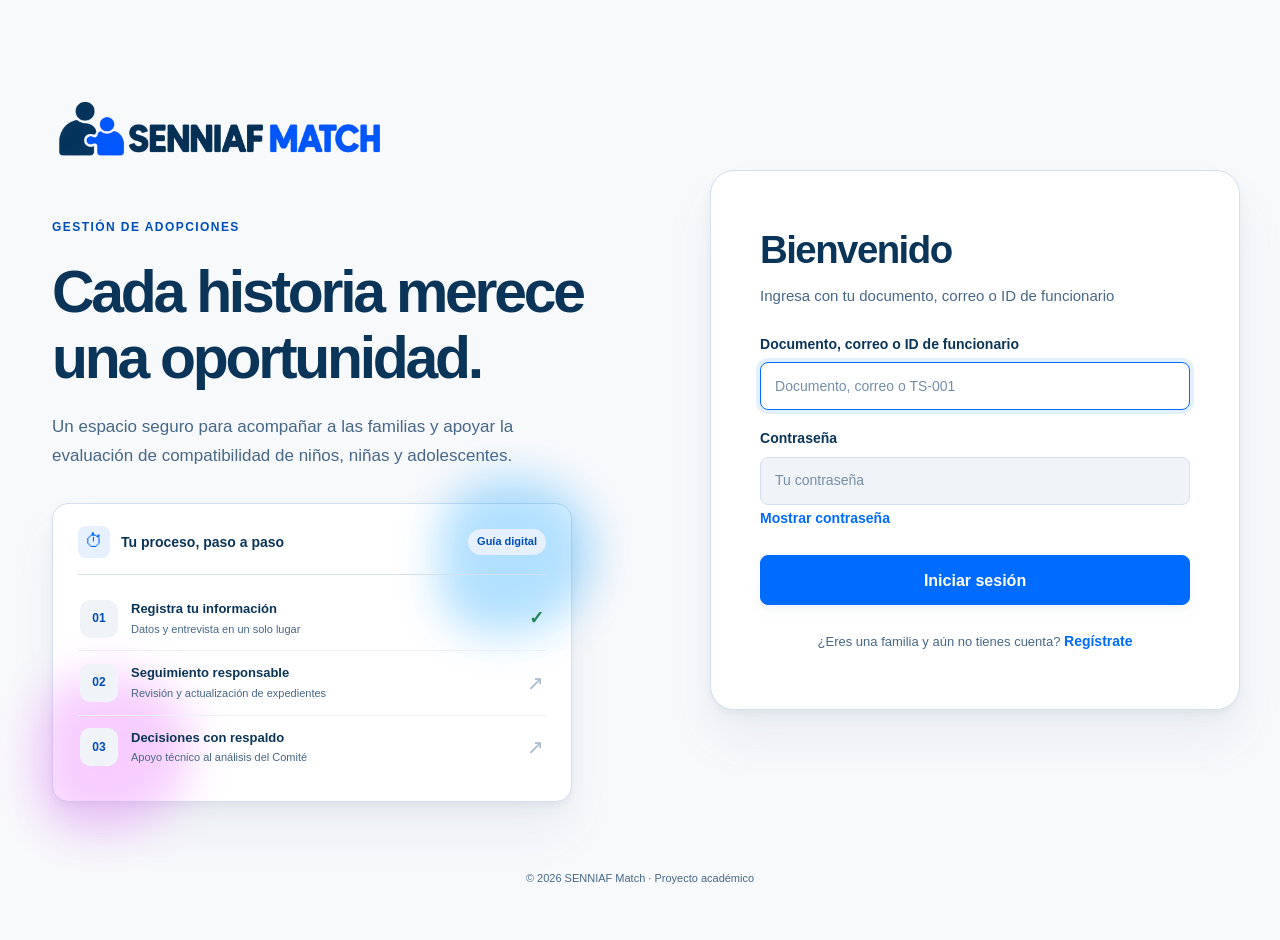
==== commit e1af49ea: "fix: completar documentos de identidad y ajustes finales de interfaz [skip ci]" ====
--- a/src/main/resources/static/index.html
+++ b/src/main/resources/static/index.html
@@ -36,12 +36,12 @@
     <!-- INICIO DE SESIÓN -->
     <section class="vista" id="vistaLogin">
       <h1>Bienvenido</h1>
-      <p class="sub">Ingresa con tu cédula o tu ID de funcionario</p>
+      <p class="sub">Ingresa con tu documento, correo o ID de funcionario</p>
       <form id="formLogin" novalidate>
-        <label for="loginId">Cédula o ID de funcionario</label>
-        <input id="loginId" autocomplete="username" placeholder="Ej. 8-123-456 o TS-001" required>
+        <label for="loginId">Documento, correo o ID de funcionario</label>
+        <input id="loginId" autocomplete="username" placeholder="Documento, correo o TS-001" maxlength="160" required>
         <label for="loginPassword">Contraseña</label>
-        <input id="loginPassword" type="password" autocomplete="current-password" placeholder="Tu contraseña" required aria-describedby="avisoCopiaPassword">
+        <input id="loginPassword" type="password" maxlength="72" autocomplete="current-password" placeholder="Tu contraseña" required aria-describedby="avisoCopiaPassword">
         <button type="button" class="enlace" id="mostrarPassword" aria-pressed="false">Mostrar contraseña</button>
         <p class="ayuda" id="avisoCopiaPassword" role="status" hidden></p>
         
@@ -55,20 +55,28 @@
     <!-- REGISTRO -->
     <section class="vista" id="vistaRegistro" hidden>
       <h1>Crea tu cuenta</h1>
-      <p class="sub">Para familias que desean iniciar el proceso</p>
+      <p class="sub">Para familias que desean iniciar el proceso. El registro de acceso es distinto de la evaluación de idoneidad.</p>
       <form id="formRegistro" novalidate>
         <div class="dos">
           <div><label for="nombre">Nombre</label>
-            <input id="nombre" autocomplete="given-name" required></div>
+            <input id="nombre" autocomplete="given-name" maxlength="80" required></div>
           <div><label for="apellido">Apellido</label>
-            <input id="apellido" autocomplete="family-name" required></div>
+            <input id="apellido" autocomplete="family-name" maxlength="80" required></div>
         </div>
-        <label for="cedula">Cédula</label>
-        <input id="cedula" placeholder="Ej. 8-123-456" required>
+        <label for="tipoDocumento">Tipo de documento</label>
+        <select id="tipoDocumento" required>
+          <option value="">Selecciona…</option>
+          <option value="CEDULA_PANAMENA">Cédula panameña</option>
+          <option value="CEDULA_RESIDENTE">Cédula de extranjero residente</option>
+          <option value="PASAPORTE">Pasaporte</option>
+        </select>
+        <label for="numeroDocumento">Número de documento</label>
+        <input id="numeroDocumento" maxlength="30" autocomplete="off" autocapitalize="characters" spellcheck="false" placeholder="Selecciona el tipo de documento" aria-describedby="ayudaDocumento" required>
+        <span id="ayudaDocumento" class="ayuda">Selecciona el tipo para consultar un ejemplo.</span>
         <label for="correo">Correo electrónico</label>
-        <input id="correo" type="email" autocomplete="email" placeholder="nombre@correo.com" required>
+        <input id="correo" type="email" maxlength="160" autocomplete="email" placeholder="nombre@correo.com" required>
         <label for="password">Contraseña</label>
-        <input id="password" type="password" autocomplete="new-password" minlength="8" placeholder="Mínimo 8 caracteres" required>
+        <input id="password" type="password" maxlength="72" autocomplete="new-password" minlength="8" placeholder="Mínimo 8 caracteres" required>
         
         <button class="boton bloque" type="submit">Enviar código</button>
         <div class="mensaje" id="msgRegistro" role="alert"></div>
@@ -98,56 +106,70 @@
   </main>
 </div>
 
+<footer class="pie-pagina">© 2026 SENNIAF Match · Proyecto académico</footer>
+
 <script src="senniaf.js"></script>
 <script>
-const FUNCIONARIO = /^[A-Z]{2,3}-\d{2,}$/;
-const CEDULA = /^(PE|E|N|\d{1,2}(AV|PI)?)-\d{1,4}-\d{1,6}$/;
+const DOCUMENTOS = {
+ CEDULA_PANAMENA:{formato:/^(?:(?:1[0-3]|[1-9])(?:AV|PI)?-\d{1,4}-\d{1,6}|(?:PE|P|N)-\d{1,4}-\d{1,6})$/,ejemplo:'Ej. 8-123-456',ayuda:'Incluye los guiones. También se admiten las series PE, P, N, AV y PI.'},
+ CEDULA_RESIDENTE:{formato:/^E-\d{1,4}-\d{1,8}$/,ejemplo:'Ej. E-8-123456',ayuda:'Escribe el prefijo E y los bloques separados por guiones.'},
+ PASAPORTE:{formato:/^[A-Z0-9]{3,30}$/,ejemplo:'Ej. PA1234567',ayuda:'Entre 3 y 30 letras o números, sin espacios ni guiones.'}
+};
+const NOMBRE=/^[\p{L}][\p{L}\p{M} .'‘’·‐‑-]*$/u;
 const $ = (id) => document.getElementById(id);
-const normalizar = (v) => v.trim().toUpperCase().replace(/\s+/g, '');
+const normalizar = (v) => v.trim().toUpperCase();
 const mostrar = (id) => { document.querySelectorAll('.vista').forEach(v => v.hidden = v.id !== id); const i=$(id).querySelector('input'); if(i)i.focus(); };
 const mensaje = (id,texto,tipo='error') => { $(id).className='mensaje '+tipo; $(id).textContent=texto; };
-const marcar = (input,malo) => input.setAttribute('aria-invalid', malo?'true':'false');
+const marcar = (input,malo) => CamposFormulario.error(input,malo?'Revisa este dato.':'');
+document.querySelectorAll('form').forEach(f=>CamposFormulario.iniciar(f));
+$('tipoDocumento').addEventListener('change',()=>{const d=DOCUMENTOS[$('tipoDocumento').value];$('numeroDocumento').placeholder=d?.ejemplo||'Selecciona el tipo de documento';$('ayudaDocumento').textContent=d?.ayuda||'Selecciona el tipo para consultar un ejemplo.';CamposFormulario.error($('numeroDocumento'),'');});
 document.querySelectorAll('[data-ir]').forEach(b=>b.addEventListener('click',()=>mostrar(b.dataset.ir)));
 
 let pendiente=null, temporizador=null;
 function mostrarCodigoDemo(codigo){ $('codigoDemo').textContent=codigo || 'Enviado por correo'; $('avisoDemo').hidden=!codigo; }
 function enfriarReenvio(){ let s=30,b=$('btnReenviar'); b.disabled=true; clearInterval(temporizador); temporizador=setInterval(()=>{b.textContent=s>0?`Reenviar código (${s--}s)`:'Reenviar código';if(s<0){b.disabled=false;clearInterval(temporizador);}},1000); }
-async function api(url,options){ const r=await fetch(url,options); let d={}; try{d=await r.json();}catch(_){ } if(!r.ok) throw new Error(d.mensaje || 'No se pudo completar la operación.'); return d; }
+async function api(url,options){ const r=await fetch(url,options); let d={}; try{d=await r.json();}catch(_){ } if(!r.ok){const error=new Error(d.mensaje || 'No se pudo completar la operación.');error.errores=d.errores;throw error;} return d; }
 
 $('formLogin').addEventListener('submit',async e=>{
- e.preventDefault(); const id=normalizar($('loginId').value), password=$('loginPassword').value;
- if(!id||!password) return mensaje('msgLogin','Escribe tu cédula/ID y contraseña.');
+ e.preventDefault(); const form=e.currentTarget; if(form.querySelector('[type=submit]').disabled)return; const id=normalizar($('loginId').value), password=$('loginPassword').value;
+ if(!CamposFormulario.revisar(form))return;
+ if(new TextEncoder().encode(password).length>72){CamposFormulario.error($('loginPassword'),'La contraseña admite hasta 72 bytes. Revisa el texto copiado.');return;}
+ const boton=form.querySelector('[type=submit]');boton.disabled=true;
  try{
    const sesion=await api('/api/auth/login',{method:'POST',headers:{'Content-Type':'application/json'},body:JSON.stringify({identificador:id,password})});
    sessionStorage.setItem('senniaf.sesion',JSON.stringify(sesion));
    const destino=sesion.tipo==='FAMILIA'?await Sesion.destinoFamilia(sesion):Sesion.inicio(sesion); location.href=destino;
- }catch(err){ marcar($('loginId'),true); mensaje('msgLogin',err.message); }
+ }catch(err){ CamposFormulario.servidor(form,err.errores,{identificador:'loginId',password:'loginPassword'});mensaje('msgLogin',err.message); }finally{boton.disabled=false;}
 });
 
 $('formRegistro').addEventListener('submit',async e=>{
- e.preventDefault();
- const v={nombre:$('nombre').value.trim(),apellido:$('apellido').value.trim(),cedula:normalizar($('cedula').value),correo:$('correo').value.trim().toLowerCase(),password:$('password').value};
- const errores={nombre:!v.nombre,apellido:!v.apellido,cedula:!CEDULA.test(v.cedula),correo:!$('correo').validity.valid||!v.correo,password:v.password.length<8};
- Object.keys(errores).forEach(k=>marcar($(k),errores[k]));
- if(errores.nombre||errores.apellido)return mensaje('msgRegistro','Completa tu nombre y apellido.');
- if(errores.cedula)return mensaje('msgRegistro','La cédula no tiene un formato válido. Ejemplo: 8-123-456.');
- if(errores.correo)return mensaje('msgRegistro','Escribe un correo electrónico válido.');
- if(errores.password)return mensaje('msgRegistro','La contraseña debe tener al menos 8 caracteres.');
+ e.preventDefault(); const form=e.currentTarget; if(form.querySelector('[type=submit]').disabled)return;
+ const v={nombre:$('nombre').value.normalize('NFC').trim(),apellido:$('apellido').value.normalize('NFC').trim(),tipoDocumento:$('tipoDocumento').value,numeroDocumento:normalizar($('numeroDocumento').value),correo:$('correo').value.trim().toLowerCase(),password:$('password').value};
+ if(!CamposFormulario.revisar(form))return;
+ const errores={};
+ for(const campo of ['nombre','apellido'])if(!NOMBRE.test(v[campo]))errores[campo]='Usa letras, espacios, tildes, apóstrofos o guiones; no números.';
+ const documento=DOCUMENTOS[v.tipoDocumento];
+ if(!documento)errores.tipoDocumento='Selecciona el tipo de documento.';
+ else if(!documento.formato.test(v.numeroDocumento))errores.numeroDocumento='Revisa el formato. '+documento.ejemplo+'. '+documento.ayuda;
+ if(new TextEncoder().encode(v.password).length>72)errores.password='La contraseña admite hasta 72 bytes; utiliza una combinación más corta.';
+ if(Object.keys(errores).length){CamposFormulario.servidor(form,errores);return mensaje('msgRegistro','Revisa los campos señalados para continuar.');}
+ const boton=form.querySelector('[type=submit]');boton.disabled=true;
  try{
    const d=await api('/api/auth/registro',{method:'POST',headers:{'Content-Type':'application/json'},body:JSON.stringify(v)});
-   pendiente=v; $('correoDestino').textContent=v.correo; mostrarCodigoDemo(d.codigoDemo); enfriarReenvio(); $('codigo').value=''; $('msgCodigo').className='mensaje'; mostrar('vistaCodigo');
- }catch(err){mensaje('msgRegistro',err.message);}
+   pendiente={identificador:d.identificador||v.numeroDocumento}; $('correoDestino').textContent=v.correo; mostrarCodigoDemo(d.codigoDemo); enfriarReenvio(); $('codigo').value=''; $('msgCodigo').className='mensaje'; mostrar('vistaCodigo');
+ }catch(err){CamposFormulario.servidor(form,err.errores,{documentoValido:'numeroDocumento',cedula:'numeroDocumento'});mensaje('msgRegistro',err.message);}finally{boton.disabled=false;}
 });
 
 $('codigo').addEventListener('input',e=>e.target.value=e.target.value.replace(/\D/g,''));
 $('formCodigo').addEventListener('submit',async e=>{
- e.preventDefault(); const codigo=$('codigo').value; if(codigo.length!==6){marcar($('codigo'),true);return mensaje('msgCodigo','El código tiene 6 dígitos.');}
+ e.preventDefault(); const form=e.currentTarget; if(form.querySelector('[type=submit]').disabled)return; if(!pendiente){mostrar('vistaRegistro');return mensaje('msgRegistro','Completa el registro para recibir un código.');} const codigo=$('codigo').value; if(!/^[0-9]{6}$/.test(codigo)){CamposFormulario.error($('codigo'),'Escribe los seis dígitos del código.');return mensaje('msgCodigo','El código tiene 6 dígitos.');}
+ const boton=form.querySelector('[type=submit]');boton.disabled=true;
  try{
-   const u=await api('/api/auth/verificar',{method:'POST',headers:{'Content-Type':'application/json'},body:JSON.stringify({cedula:pendiente.cedula,codigo})});
+   const u=await api('/api/auth/verificar',{method:'POST',headers:{'Content-Type':'application/json'},body:JSON.stringify({cedula:pendiente.identificador,codigo})});
    sessionStorage.setItem('senniaf.sesion',JSON.stringify(u)); mensaje('msgCodigo','Correo verificado. Abriendo tu formulario…','exito'); setTimeout(()=>location.href='perfil.html',700);
- }catch(err){marcar($('codigo'),true);mensaje('msgCodigo',err.message);}
+ }catch(err){marcar($('codigo'),true);mensaje('msgCodigo',err.message);}finally{boton.disabled=false;}
 });
-$('btnReenviar').addEventListener('click',async()=>{try{const d=await api('/api/auth/reenviar',{method:'POST',headers:{'Content-Type':'application/json'},body:JSON.stringify({cedula:pendiente.cedula})});mostrarCodigoDemo(d.codigoDemo);mensaje('msgCodigo',d.mensaje || 'Se envió un código nuevo.','exito');enfriarReenvio();}catch(err){mensaje('msgCodigo',err.message);}});
+$('btnReenviar').addEventListener('click',async()=>{if(!pendiente||$('btnReenviar').disabled)return;$('btnReenviar').disabled=true;try{const d=await api('/api/auth/reenviar',{method:'POST',headers:{'Content-Type':'application/json'},body:JSON.stringify({cedula:pendiente.identificador})});mostrarCodigoDemo(d.codigoDemo);mensaje('msgCodigo',d.mensaje || 'Se envió un código nuevo.','exito');enfriarReenvio();}catch(err){$('btnReenviar').disabled=false;mensaje('msgCodigo',err.message);}});
 const passwordAcceso=$('loginPassword'),avisoCopia=$('avisoCopiaPassword');
 function advertirCopia(valor) {
  const extra=/\p{Cc}|\p{Cf}/u.test(valor)||/^\s|\s$/u.test(valor)||valor.normalize('NFKC')!==valor;
--- a/src/main/resources/static/senniaf.css
+++ b/src/main/resources/static/senniaf.css
@@ -263,3 +263,19 @@
 @media (prefers-reduced-motion: reduce) {
     * { transition: none !important; animation: none !important; }
 }
+
+/* Estados de visibilidad reales, incluidos controles de rol. */
+[hidden] { display: none !important; }
+.avisos-globales { max-width:1100px; margin:20px auto; }
+.detalle-nav { display:flex; flex-wrap:wrap; gap:12px; margin:16px 0; }
+.detalle-datos { display:grid; grid-template-columns:minmax(150px,1fr) minmax(0,2fr); gap:10px 20px; }
+.detalle-datos dt, .detalle-datos dd { margin:0; }
+.detalle-datos dd { white-space:pre-wrap; overflow-wrap:anywhere; }
+.detalle-grupo { padding:14px 0; border-bottom:1px solid var(--borde); }
+.detalle-grupo summary { cursor:pointer; font-weight:700; }
+.estado-resumen { display:flex; flex-wrap:wrap; gap:8px; margin:12px 0; }
+.evaluacion .acciones-perfil { margin-top:16px; }
+@media(max-width:650px) { .detalle-datos { grid-template-columns:1fr; gap:4px; } .detalle-datos dd { margin-bottom:12px; } .avisos-globales { margin:12px; } }
+
+.campo-error { display: block; margin-top: 5px; color: var(--error,#b82e40); font-size: 12px; line-height: 1.5; }
+.campo-error[hidden] { display: none; }
--- a/src/main/resources/static/calendly-login.css
+++ b/src/main/resources/static/calendly-login.css
@@ -268,3 +268,9 @@
   .panel { padding-inline: 20px; }
   .vista .dos { grid-template-columns: 1fr; }
 }
+
+body { row-gap: 18px; }
+body > .pie-pagina { width: 100%; padding: 12px 16px; border: 0; background: transparent; font-size: 11px; text-align: center; }
+
+.vista form select { min-height: 46px; width: 100%; }
+#ayudaDocumento { display: block; margin-top: 6px; font-size: 12px; line-height: 1.5; }
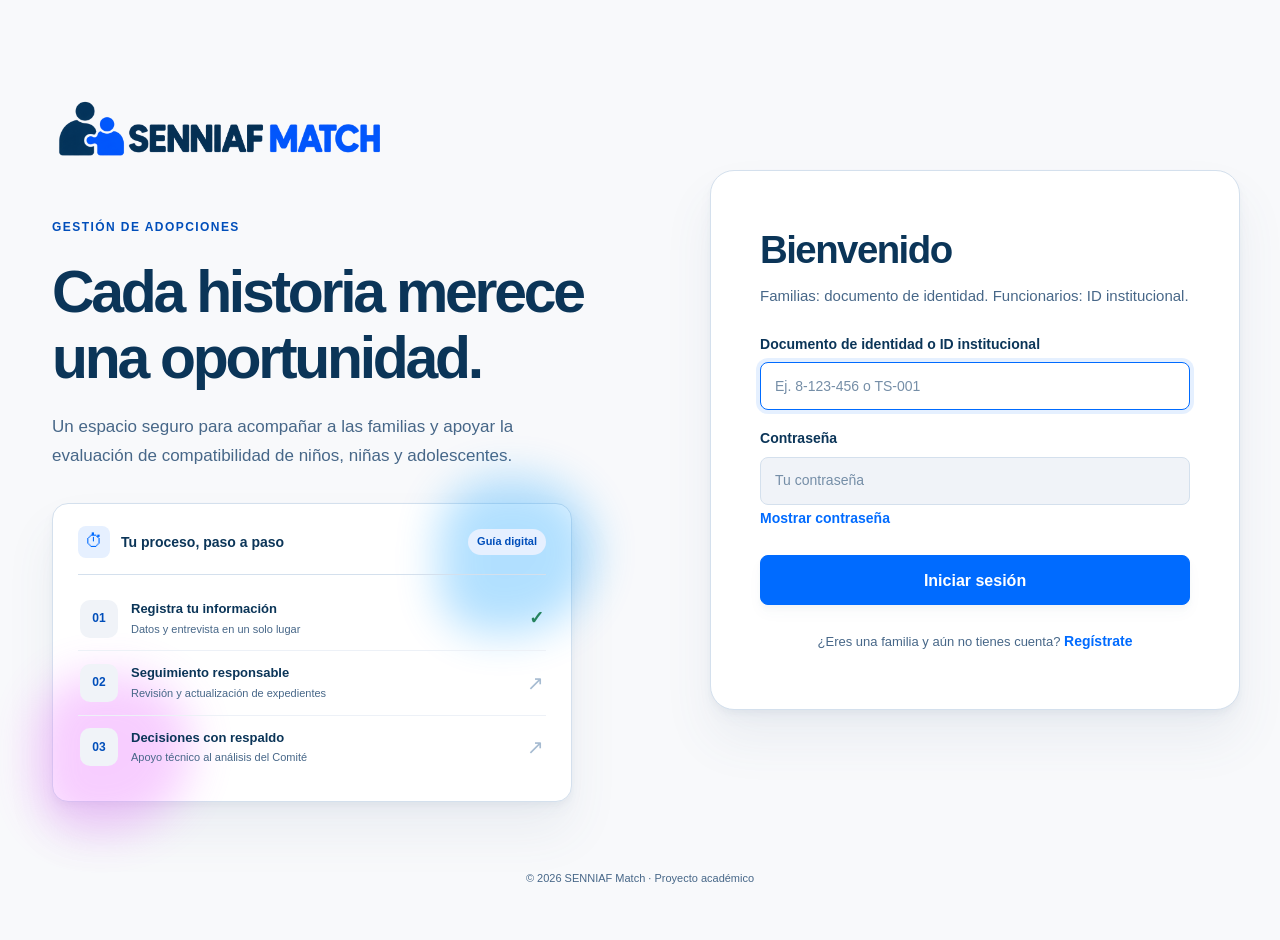
==== commit a14ead2d: "fix: limitar el acceso a documento o ID institucional [skip ci]" ====
--- a/src/main/resources/static/index.html
+++ b/src/main/resources/static/index.html
@@ -36,10 +36,10 @@
     <!-- INICIO DE SESIÓN -->
     <section class="vista" id="vistaLogin">
       <h1>Bienvenido</h1>
-      <p class="sub">Ingresa con tu documento, correo o ID de funcionario</p>
+      <p class="sub">Familias: documento de identidad. Funcionarios: ID institucional.</p>
       <form id="formLogin" novalidate>
-        <label for="loginId">Documento, correo o ID de funcionario</label>
-        <input id="loginId" autocomplete="username" placeholder="Documento, correo o TS-001" maxlength="160" required>
+        <label for="loginId">Documento de identidad o ID institucional</label>
+        <input id="loginId" autocomplete="username" placeholder="Ej. 8-123-456 o TS-001" maxlength="160" required>
         <label for="loginPassword">Contraseña</label>
         <input id="loginPassword" type="password" maxlength="72" autocomplete="current-password" placeholder="Tu contraseña" required aria-describedby="avisoCopiaPassword">
         <button type="button" class="enlace" id="mostrarPassword" aria-pressed="false">Mostrar contraseña</button>
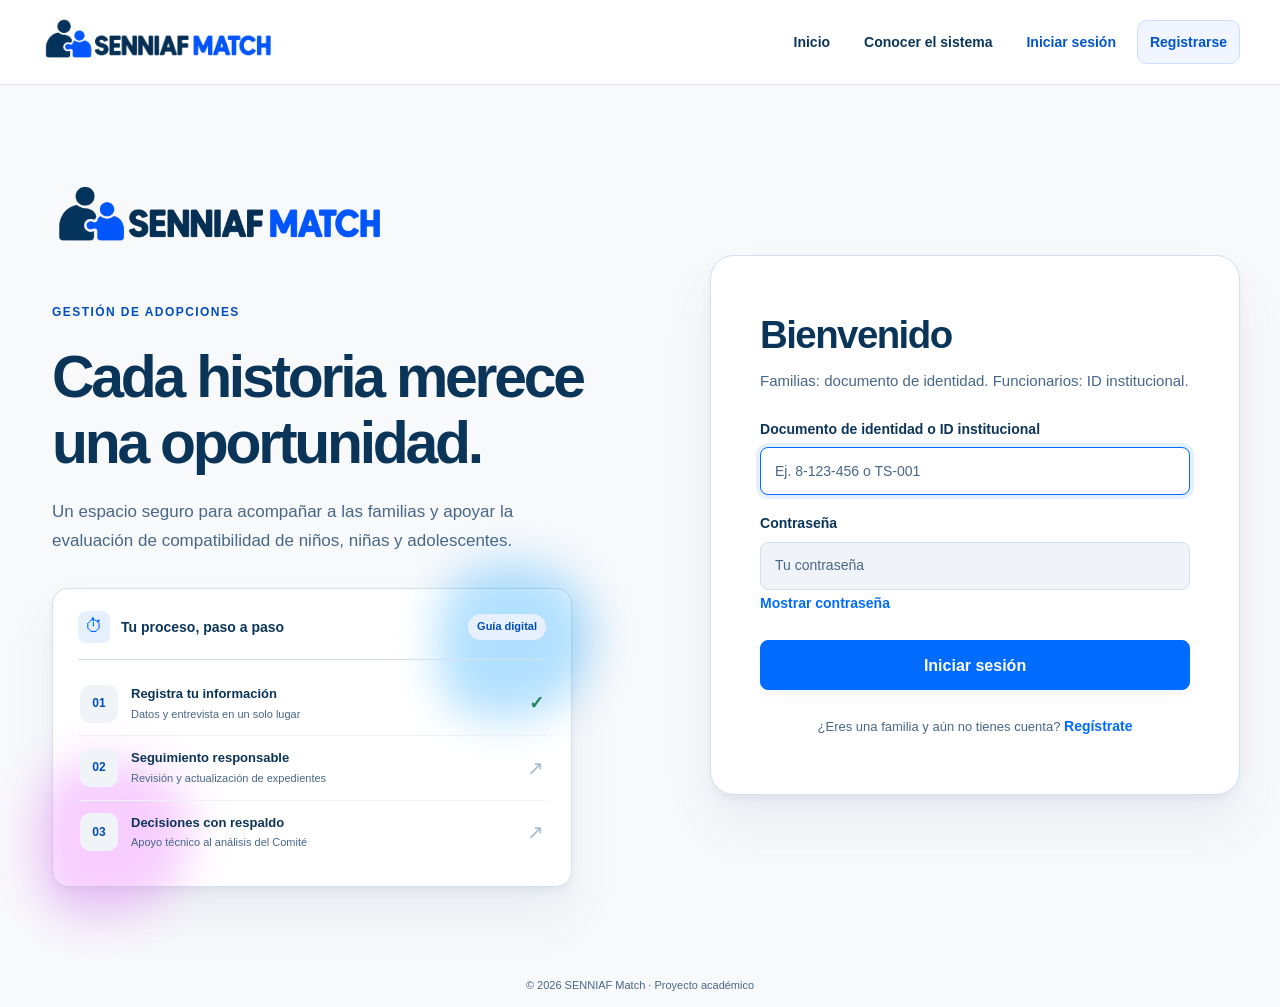
==== commit 0c88ad72: "fix(sprint9): corregir navegación pública, estados, historiales y experiencia de citas" ====
--- a/src/main/resources/static/index.html
+++ b/src/main/resources/static/index.html
@@ -8,8 +8,17 @@
 <link rel="stylesheet" href="index.css">
 <link rel="stylesheet" href="calendly-theme.css">
 <link rel="stylesheet" href="calendly-login.css">
+<link rel="stylesheet" href="publico.css">
+<script src="publico.js" defer></script>
 </head>
-<body>
+<body class="acceso-publico">
+<header class="publico-barra"><div class="publico-contenedor publico-barra-interior">
+  <a class="publico-marca" href="inicio.html" aria-label="SENNIAF Match · Inicio"><img src="img/logo.png" alt="SENNIAF Match" width="2171" height="724"></a>
+  <nav class="publico-nav" aria-label="Navegación pública">
+    <a href="inicio.html">Inicio</a><a href="conocer-sistema.html">Conocer el sistema</a>
+    <a href="index.html" data-acceso="login">Iniciar sesión</a><a class="publico-registro" href="index.html#registro" data-acceso="registro">Registrarse</a>
+  </nav>
+</div></header>
 
 <div class="escena">
 
@@ -95,7 +104,7 @@
         <button class="boton bloque" type="submit">Verificar y continuar</button>
         <div class="mensaje" id="msgCodigo" role="alert"></div>
         <div class="demo" id="avisoDemo" hidden>
-          Modo demostración: aún no hay envío real de correos. Tu código es <strong id="codigoDemo"></strong>
+          No se envió un correo. El código disponible en este entorno es <strong id="codigoDemo"></strong>
         </div>
       </form>
       <p class="pie">
@@ -174,7 +183,7 @@
 function advertirCopia(valor) {
  const extra=/\p{Cc}|\p{Cf}/u.test(valor)||/^\s|\s$/u.test(valor)||valor.normalize('NFKC')!==valor;
  avisoCopia.hidden=!extra;
- avisoCopia.textContent=extra?'El texto contiene espacios en los extremos, saltos de línea o caracteres con otra representación. Copia solo la contraseña, sin etiquetas ni comillas añadidas; puedes mostrarla para revisarla. No la modificamos automáticamente.':'';
+ avisoCopia.textContent=extra?'Revisa si los espacios o caracteres especiales forman parte de tu contraseña. Usa «Mostrar contraseña» para comprobarla. El texto se conserva tal como lo ingresaste.':'';
 }
 passwordAcceso.addEventListener('input',()=>advertirCopia(passwordAcceso.value));
 passwordAcceso.addEventListener('paste',evento=>{
--- a/src/main/resources/static/publico.css
+++ b/src/main/resources/static/publico.css
@@ -0,0 +1,27 @@
+.publico-barra { background: #fff; border-bottom: 1px solid #dce7f4; color: #0b3558; width: 100%; position: relative; z-index: 2; }
+.publico-barra * { box-sizing: border-box; }
+.publico-contenedor { width: min(1200px,calc(100% - 64px)); margin-inline: auto; }
+.publico-barra-interior { display: flex; align-items: center; justify-content: space-between; gap: 24px; min-height: 84px; }
+.publico-marca { display: inline-flex; flex-shrink: 0; border-radius: 8px; }
+.publico-marca img { display: block; width: 235px; height: 78px; object-fit: contain; }
+.publico-nav { display: flex; align-items: center; flex-wrap: wrap; gap: 8px; }
+.publico-nav a { display: inline-flex; align-items: center; justify-content: center; min-height: 44px; padding: 10px 12px; border: 1px solid transparent; border-radius: 10px; color: #0b3558; font-size: 14px; font-weight: 700; text-decoration: none; white-space: nowrap; }
+.publico-nav a[aria-current], .publico-nav .publico-registro { color: #0054cc; }
+.publico-nav .publico-registro { background: #f0f5ff; border-color: #ccddff; }
+.publico-nav a:hover { background: #eaf2ff; color: #00449f; }
+.publico-barra a:focus-visible { outline: 3px solid #0054cc; outline-offset: 3px; }
+body.acceso-publico { display: block; padding: 0; }
+.acceso-publico .escena { width: min(1200px,calc(100% - 48px)); margin: 40px auto; }
+.inicio-publico .publico-regreso { margin-bottom: 40px; }
+.publico-regreso a { color: #0054cc; display: inline-flex; align-items: center; min-height: 44px; font-weight: 700; }
+@media(max-width:900px) {
+ .publico-barra-interior { flex-wrap: wrap; gap: 0; padding-bottom: 12px; }
+}
+@media(max-width:640px) {
+ .publico-contenedor { width: calc(100% - 32px); }
+ .publico-marca img { width: 210px; height: 70px; }
+ .publico-nav { width: 100%; display: grid; grid-template-columns: repeat(2,minmax(0,1fr)); gap: 4px 8px; }
+ .publico-nav a { padding-inline: 6px; }
+ .acceso-publico .escena { width: calc(100% - 32px); margin: 24px auto; }
+}
+.acceso-publico input::placeholder { color: #476788; opacity: 1; }
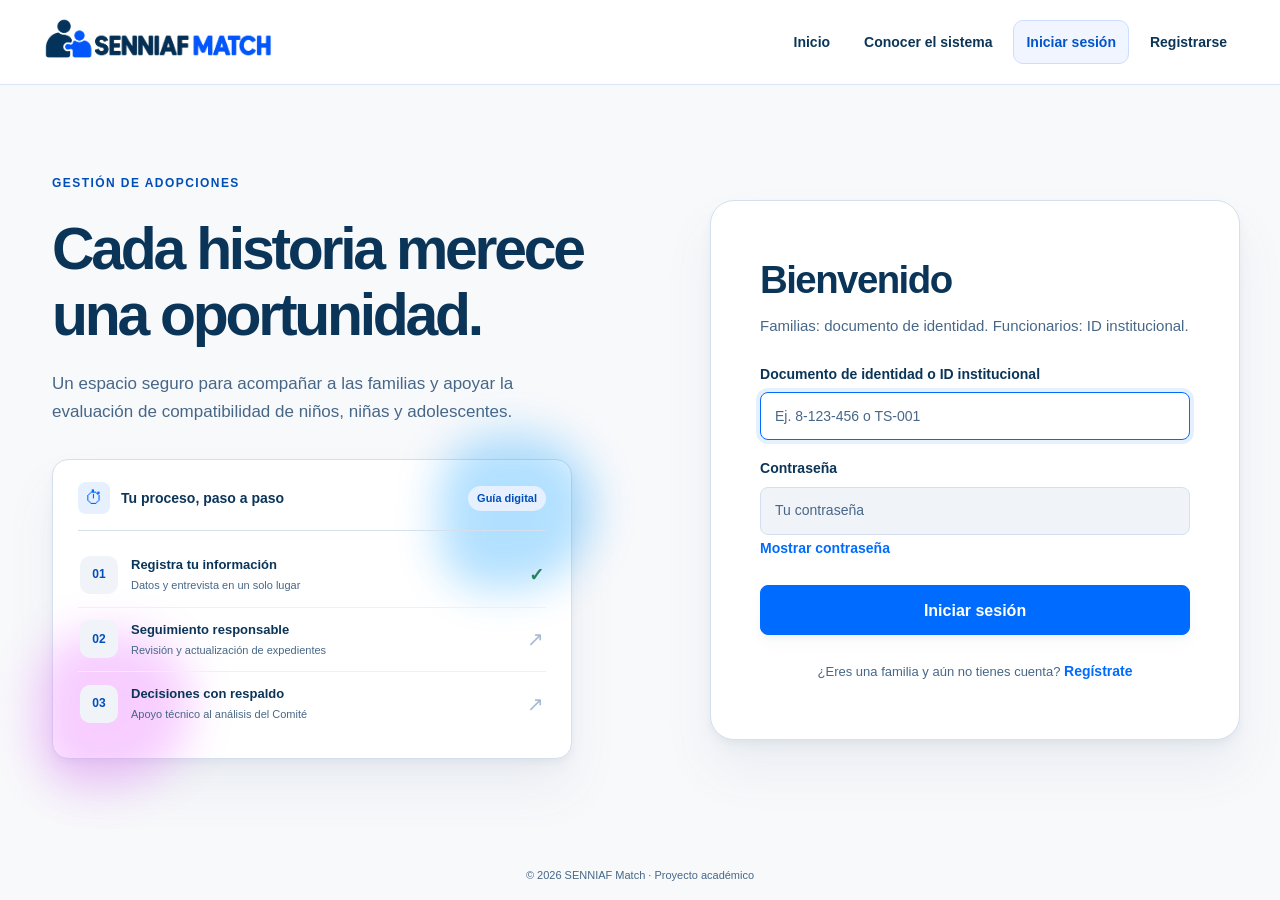
==== commit 298c2923: "fix(sprint9): ajustar navegación, separar reevaluación y presentar avance histórico de VIN-1" ====
--- a/src/main/resources/static/index.html
+++ b/src/main/resources/static/index.html
@@ -23,7 +23,6 @@
 <div class="escena">
 
   <aside class="marca">
-    <div class="placa"><img src="img/logo.png" alt="SENNIAF"></div>
     <span class="marca-eyebrow">GESTIÓN DE ADOPCIONES</span>
     <h2>Cada historia merece una oportunidad.</h2>
     <p>Un espacio seguro para acompañar a las familias y apoyar la evaluación de compatibilidad de niños, niñas y adolescentes.</p>
--- a/src/main/resources/static/publico.css
+++ b/src/main/resources/static/publico.css
@@ -6,14 +6,13 @@
 .publico-marca img { display: block; width: 235px; height: 78px; object-fit: contain; }
 .publico-nav { display: flex; align-items: center; flex-wrap: wrap; gap: 8px; }
 .publico-nav a { display: inline-flex; align-items: center; justify-content: center; min-height: 44px; padding: 10px 12px; border: 1px solid transparent; border-radius: 10px; color: #0b3558; font-size: 14px; font-weight: 700; text-decoration: none; white-space: nowrap; }
-.publico-nav a[aria-current], .publico-nav .publico-registro { color: #0054cc; }
-.publico-nav .publico-registro { background: #f0f5ff; border-color: #ccddff; }
+.publico-nav a[aria-current="page"] { color: #0054cc; background: #f0f5ff; border-color: #ccddff; }
 .publico-nav a:hover { background: #eaf2ff; color: #00449f; }
 .publico-barra a:focus-visible { outline: 3px solid #0054cc; outline-offset: 3px; }
 body.acceso-publico { display: block; padding: 0; }
 .acceso-publico .escena { width: min(1200px,calc(100% - 48px)); margin: 40px auto; }
-.inicio-publico .publico-regreso { margin-bottom: 40px; }
-.publico-regreso a { color: #0054cc; display: inline-flex; align-items: center; min-height: 44px; font-weight: 700; }
+.inicio-publico .publico-regreso { margin: 0 0 24px; }
+.publico-regreso a { color: #0054cc; display: inline-flex; align-items: center; gap: 8px; min-height: 44px; font-weight: 700; }
 @media(max-width:900px) {
  .publico-barra-interior { flex-wrap: wrap; gap: 0; padding-bottom: 12px; }
 }
@@ -25,3 +24,7 @@
  .acceso-publico .escena { width: calc(100% - 32px); margin: 24px auto; }
 }
 .acceso-publico input::placeholder { color: #476788; opacity: 1; }
+
+.acceso-publico .marca { padding-top: 24px; }
+.publico-regreso .inicio-icono { width: 20px; height: 20px; }
+@media(max-width:640px) { .acceso-publico .marca { padding-top: 8px; } }
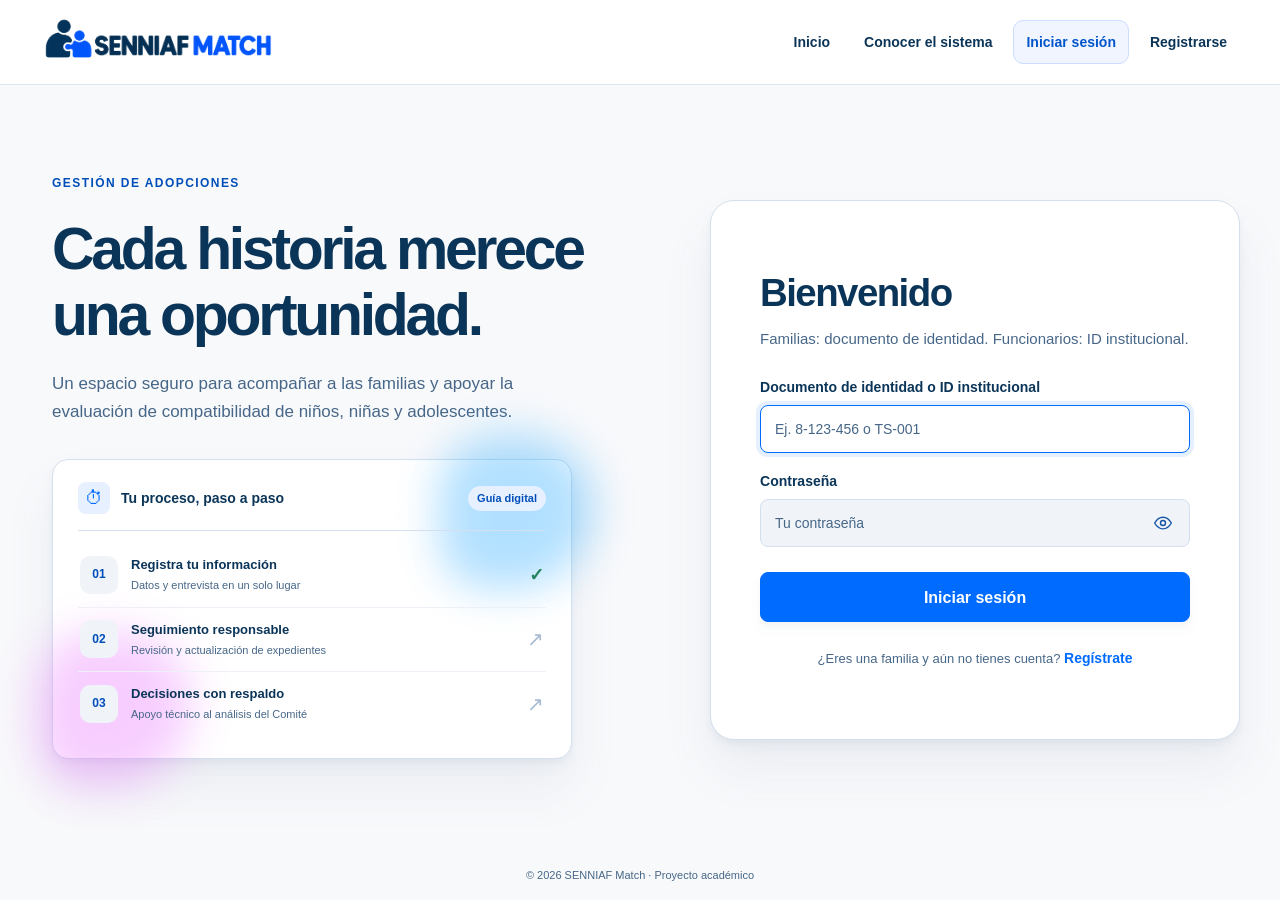
==== commit eb1b8f07: "Ajusta el acceso, los seguimientos y las visitas del Sprint 10" ====
--- a/src/main/resources/static/index.html
+++ b/src/main/resources/static/index.html
@@ -49,12 +49,16 @@
         <label for="loginId">Documento de identidad o ID institucional</label>
         <input id="loginId" autocomplete="username" placeholder="Ej. 8-123-456 o TS-001" maxlength="160" required>
         <label for="loginPassword">Contraseña</label>
-        <input id="loginPassword" type="password" maxlength="72" autocomplete="current-password" placeholder="Tu contraseña" required aria-describedby="avisoCopiaPassword">
-        <button type="button" class="enlace" id="mostrarPassword" aria-pressed="false">Mostrar contraseña</button>
-        <p class="ayuda" id="avisoCopiaPassword" role="status" hidden></p>
-        
+        <div class="acceso-password">
+          <input id="loginPassword" type="password" maxlength="72" autocomplete="current-password" placeholder="Tu contraseña" required>
+          <button type="button" id="mostrarPassword" aria-label="Mostrar contraseña" aria-controls="loginPassword">
+            <svg viewBox="0 0 24 24" aria-hidden="true" focusable="false"><path d="M2 12s4-7 10-7 10 7 10 7-4 7-10 7S2 12 2 12 M15 12a3 3 0 1 1-6 0 3 3 0 0 1 6 0"/><path class="acceso-ojo-tachado" d="m3 3 18 18"/></svg>
+          </button>
+        </div>
+        <div class="mensaje error acceso-error" id="msgLogin" role="alert">
+          <svg viewBox="0 0 24 24" aria-hidden="true" focusable="false"><path d="m12 3 10 18H2z M12 9v5 M12 17h.01"/></svg><span id="textoErrorLogin"></span>
+        </div>
         <button class="boton bloque" type="submit">Iniciar sesión</button>
-        <div class="mensaje" id="msgLogin" role="alert"></div>
       </form>
       <p class="pie">¿Eres una familia y aún no tienes cuenta?
         <button class="enlace" type="button" data-ir="vistaRegistro">Regístrate</button></p>
@@ -136,18 +140,25 @@
 let pendiente=null, temporizador=null;
 function mostrarCodigoDemo(codigo){ $('codigoDemo').textContent=codigo || 'Enviado por correo'; $('avisoDemo').hidden=!codigo; }
 function enfriarReenvio(){ let s=30,b=$('btnReenviar'); b.disabled=true; clearInterval(temporizador); temporizador=setInterval(()=>{b.textContent=s>0?`Reenviar código (${s--}s)`:'Reenviar código';if(s<0){b.disabled=false;clearInterval(temporizador);}},1000); }
-async function api(url,options){ const r=await fetch(url,options); let d={}; try{d=await r.json();}catch(_){ } if(!r.ok){const error=new Error(d.mensaje || 'No se pudo completar la operación.');error.errores=d.errores;throw error;} return d; }
+async function api(url,options){ const r=await fetch(url,options); let d={}; try{d=await r.json();}catch(_){ } if(!r.ok){const error=new Error(d.mensaje || 'No se pudo completar la operación.');error.errores=d.errores;error.estado=r.status;throw error;} return d; }
 
 $('formLogin').addEventListener('submit',async e=>{
  e.preventDefault(); const form=e.currentTarget; if(form.querySelector('[type=submit]').disabled)return; const id=normalizar($('loginId').value), password=$('loginPassword').value;
  if(!CamposFormulario.revisar(form))return;
  if(new TextEncoder().encode(password).length>72){CamposFormulario.error($('loginPassword'),'La contraseña admite hasta 72 bytes. Revisa el texto copiado.');return;}
- const boton=form.querySelector('[type=submit]');boton.disabled=true;
+ const boton=form.querySelector('[type=submit]');boton.disabled=true; $('textoErrorLogin').textContent='';
  try{
    const sesion=await api('/api/auth/login',{method:'POST',headers:{'Content-Type':'application/json'},body:JSON.stringify({identificador:id,password})});
    sessionStorage.setItem('senniaf.sesion',JSON.stringify(sesion));
    const destino=sesion.tipo==='FAMILIA'?await Sesion.destinoFamilia(sesion):Sesion.inicio(sesion); location.href=destino;
- }catch(err){ CamposFormulario.servidor(form,err.errores,{identificador:'loginId',password:'loginPassword'});mensaje('msgLogin',err.message); }finally{boton.disabled=false;}
+ }catch(err){
+   const incorrectas=err.estado===401 || err.message==='Documento de identidad, ID institucional o contraseña incorrectos.';
+   $('textoErrorLogin').textContent=incorrectas ? 'Usuario o contraseña incorrectos.'
+     : err.estado===429 ? 'Demasiados intentos. Inténtalo más tarde.'
+     : err.message==='Debes verificar tu correo antes de iniciar sesión.' ? err.message
+     : err.estado ? 'El servicio no pudo iniciar la sesión. Inténtalo de nuevo.'
+     : 'No se pudo conectar con el sistema. Revisa tu conexión e inténtalo de nuevo.';
+ }finally{boton.disabled=false;}
 });
 
 $('formRegistro').addEventListener('submit',async e=>{
@@ -178,19 +189,13 @@
  }catch(err){marcar($('codigo'),true);mensaje('msgCodigo',err.message);}finally{boton.disabled=false;}
 });
 $('btnReenviar').addEventListener('click',async()=>{if(!pendiente||$('btnReenviar').disabled)return;$('btnReenviar').disabled=true;try{const d=await api('/api/auth/reenviar',{method:'POST',headers:{'Content-Type':'application/json'},body:JSON.stringify({cedula:pendiente.identificador})});mostrarCodigoDemo(d.codigoDemo);mensaje('msgCodigo',d.mensaje || 'Se envió un código nuevo.','exito');enfriarReenvio();}catch(err){$('btnReenviar').disabled=false;mensaje('msgCodigo',err.message);}});
-const passwordAcceso=$('loginPassword'),avisoCopia=$('avisoCopiaPassword');
-function advertirCopia(valor) {
- const extra=/\p{Cc}|\p{Cf}/u.test(valor)||/^\s|\s$/u.test(valor)||valor.normalize('NFKC')!==valor;
- avisoCopia.hidden=!extra;
- avisoCopia.textContent=extra?'Revisa si los espacios o caracteres especiales forman parte de tu contraseña. Usa «Mostrar contraseña» para comprobarla. El texto se conserva tal como lo ingresaste.':'';
-}
-passwordAcceso.addEventListener('input',()=>advertirCopia(passwordAcceso.value));
-passwordAcceso.addEventListener('paste',evento=>{
- // Inspección local: algunos navegadores eliminan los saltos antes del evento input.
- const texto=evento.clipboardData?.getData('text');
- if(texto!=null)setTimeout(()=>advertirCopia(texto),0);
-});
-$('mostrarPassword').addEventListener('click',()=>{const visible=passwordAcceso.type==='password';passwordAcceso.type=visible?'text':'password';$('mostrarPassword').textContent=visible?'Ocultar contraseña':'Mostrar contraseña';$('mostrarPassword').setAttribute('aria-pressed',String(visible));});
+const passwordAcceso=$('loginPassword'), mostrarPassword=$('mostrarPassword');
+mostrarPassword.addEventListener('click',()=>{
+ const visible=passwordAcceso.type==='password';
+ passwordAcceso.type=visible?'text':'password';
+ mostrarPassword.classList.toggle('visible',visible);
+ mostrarPassword.setAttribute('aria-label',visible?'Ocultar contraseña':'Mostrar contraseña');
+});
 $('loginId').focus();
 </script>
 </body>
--- a/src/main/resources/static/publico.css
+++ b/src/main/resources/static/publico.css
@@ -28,3 +28,89 @@
 .acceso-publico .marca { padding-top: 24px; }
 .publico-regreso .inicio-icono { width: 20px; height: 20px; }
 @media(max-width:640px) { .acceso-publico .marca { padding-top: 8px; } }
+
+.inicio-publico #conocer-sistema {
+  background: #f5f8fd;
+  padding-block: clamp(24px, 4vw, 52px) clamp(36px, 5vw, 64px);
+}
+#conocer-sistema .publico-regreso { margin-bottom: 16px; }
+#conocer-sistema .conocer-intro { margin-bottom: 36px; }
+#conocer-sistema .conocer-intro h1 { max-width: none; }
+#conocer-sistema .inicio-etiqueta { margin-bottom: 10px; }
+#conocer-sistema .conocer-perfiles-cabecera { margin-bottom: 22px; }
+#conocer-sistema .conocer-perfiles-cabecera h2 {
+  max-width: none;
+  font-size: clamp(22px, 2.3vw, 29px);
+}
+#conocer-sistema .conocer-perfiles-cabecera p,
+#conocer-sistema .conocer-mensaje p { margin: 8px 0 0; color: #47627e; }
+#conocer-sistema .conocer-rol {
+  --perfil-tinta: #1555a5;
+  --perfil-fondo: #eaf2ff;
+  display: grid;
+  grid-template-rows: auto auto 1fr;
+  grid-row: span 3;
+  grid-template-rows: subgrid;
+  row-gap: 14px;
+}
+#conocer-sistema .conocer-rol-social { --perfil-tinta: #14664f; --perfil-fondo: #e4f4ed; }
+#conocer-sistema .conocer-rol-psicologia { --perfil-tinta: #654293; --perfil-fondo: #f0eaf9; }
+#conocer-sistema .conocer-rol-familias { --perfil-tinta: #8a471d; --perfil-fondo: #fff0e3; }
+#conocer-sistema .conocer-rol-cabecera {
+  display: flex;
+  align-items: center;
+  gap: 14px;
+}
+#conocer-sistema .inicio-rol-icono { flex: none; margin-bottom: 0; }
+#conocer-sistema .conocer-rol .inicio-rol-icono { color: var(--perfil-tinta); background: var(--perfil-fondo); }
+#conocer-sistema .conocer-rol h3 { margin: 0; color: var(--perfil-tinta); font-size: clamp(17px, 1.8vw, 21px); }
+#conocer-sistema .conocer-rol p { max-width: 54ch; }
+#conocer-sistema .conocer-funciones {
+  display: grid;
+  align-content: start;
+  gap: 10px;
+  list-style: none;
+  margin: 0;
+  padding: 15px 0 0;
+  border-top: 1px solid #e0e8f4;
+  font-size: 15px;
+  line-height: 1.5;
+}
+#conocer-sistema .conocer-funciones li { display: flex; align-items: flex-start; gap: 10px; }
+#conocer-sistema .conocer-funciones .inicio-icono { width: 19px; height: 19px; margin-top: 2px; color: var(--perfil-tinta); }
+#conocer-sistema .conocer-mensaje {
+  display: flex;
+  align-items: flex-start;
+  gap: 16px;
+  margin-top: 26px;
+  padding: clamp(16px, 2.5vw, 24px);
+  background: #eaf2ff;
+  border: 1px solid #d4e4fb;
+  border-radius: 20px;
+}
+#conocer-sistema .conocer-mensaje h2 { max-width: none; font-size: clamp(18px, 2vw, 22px); }
+#conocer-sistema .conocer-mensaje .inicio-rol-icono { color: #1555a5; background: #fff; }
+#conocer-sistema a:focus-visible { outline: 3px solid #0054cc; outline-offset: 3px; }
+@media (max-width: 680px) {
+  #conocer-sistema .conocer-intro { margin-bottom: 26px; }
+  #conocer-sistema .inicio-roles { grid-template-columns: minmax(0, 1fr); }
+  #conocer-sistema .conocer-rol { grid-row: auto; grid-template-rows: auto auto auto; }
+  #conocer-sistema .conocer-mensaje { gap: 12px; }
+}
+
+.acceso-publico .acceso-password { position: relative; }
+.acceso-publico .acceso-password input { padding-inline-end: 3.25rem; }
+.acceso-publico #mostrarPassword {
+  position: absolute; top: 50%; right: .35rem; transform: translateY(-50%);
+  display: grid; place-items: center; width: 42px; height: 42px;
+  border: 0; border-radius: 8px; padding: 0; background: transparent; color: #1555a5; cursor: pointer;
+}
+.acceso-publico #mostrarPassword:focus-visible { outline: 2px solid #0054cc; outline-offset: -3px; }
+.acceso-publico #mostrarPassword:hover { background: #edf4ff; }
+.acceso-publico .acceso-password svg, .acceso-publico .acceso-error svg {
+  width: 20px; height: 20px; flex: none; fill: none; stroke: currentColor;
+  stroke-width: 1.7; stroke-linecap: round; stroke-linejoin: round;
+}
+.acceso-publico .acceso-ojo-tachado, .acceso-publico .acceso-error:has(span:empty) { display: none; }
+.acceso-publico #mostrarPassword.visible .acceso-ojo-tachado { display: inline; }
+.acceso-publico .acceso-error { display: flex; align-items: center; gap: .55rem; }
